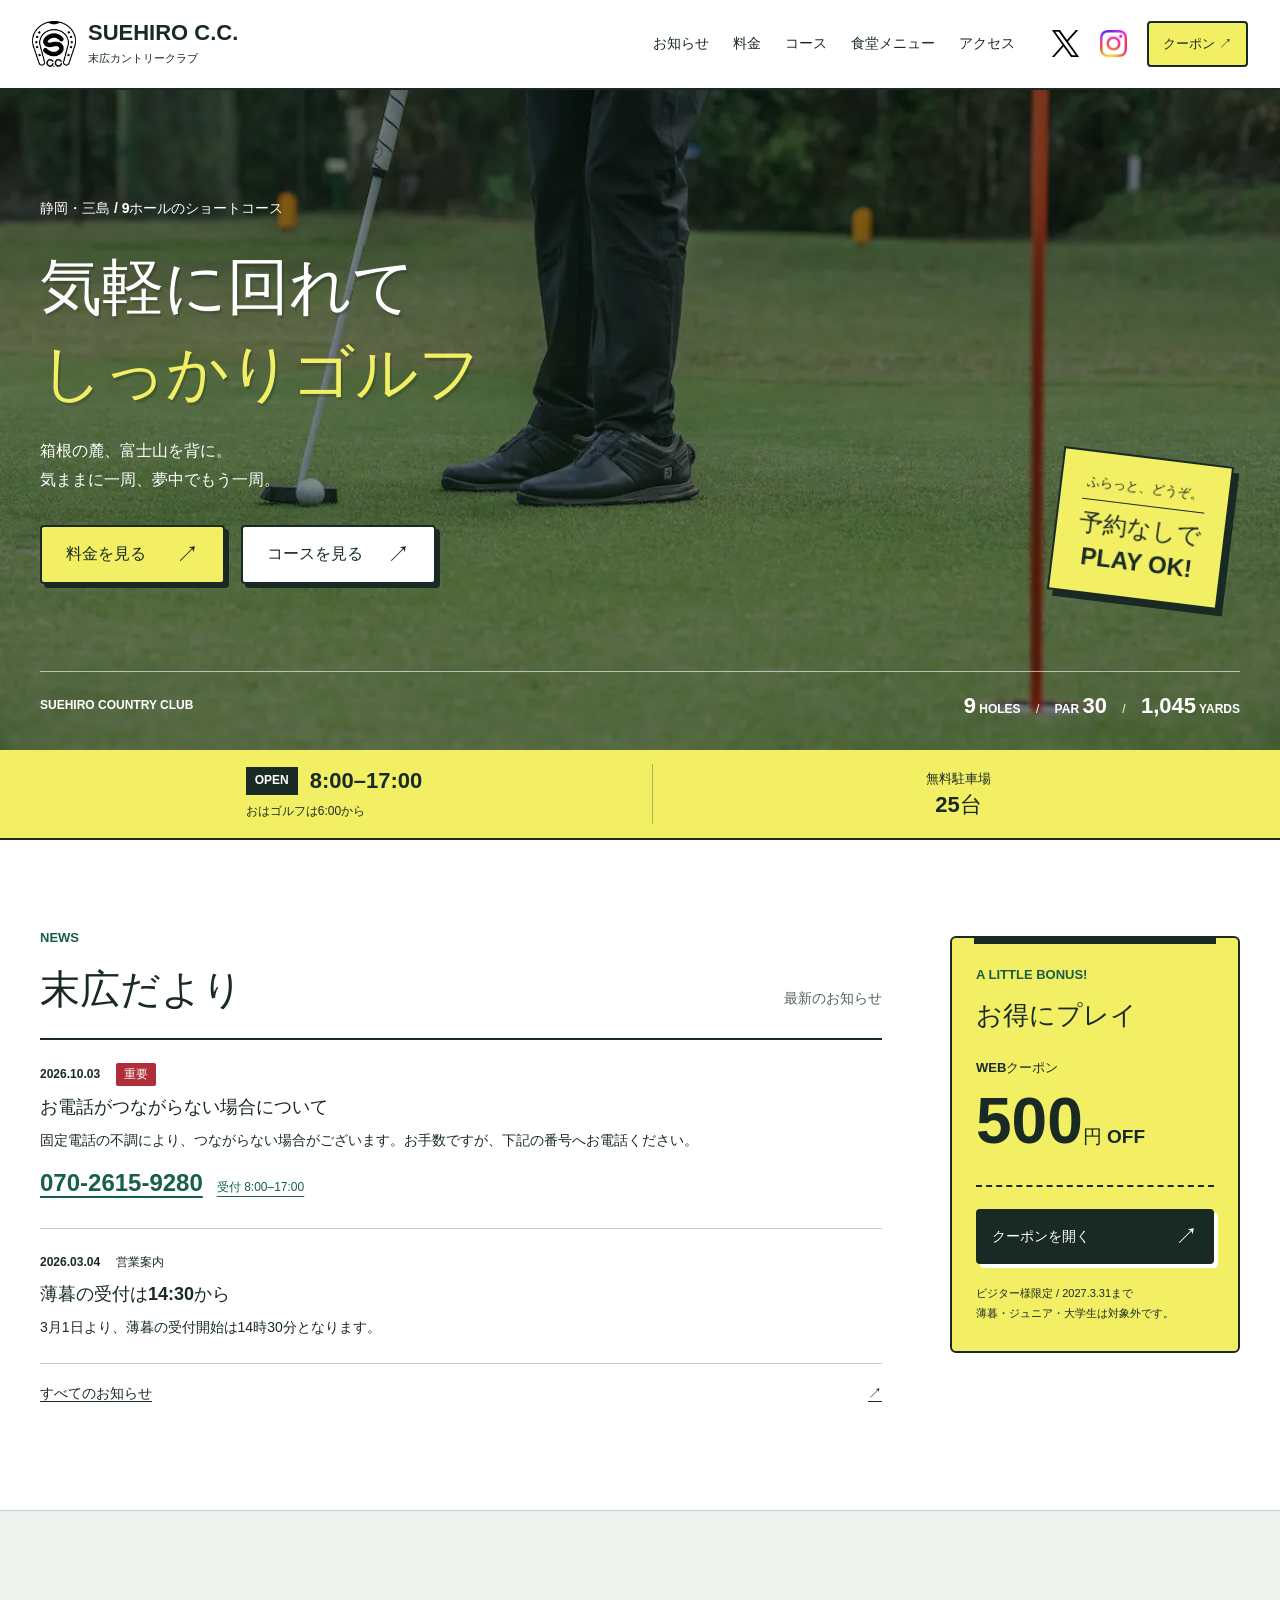
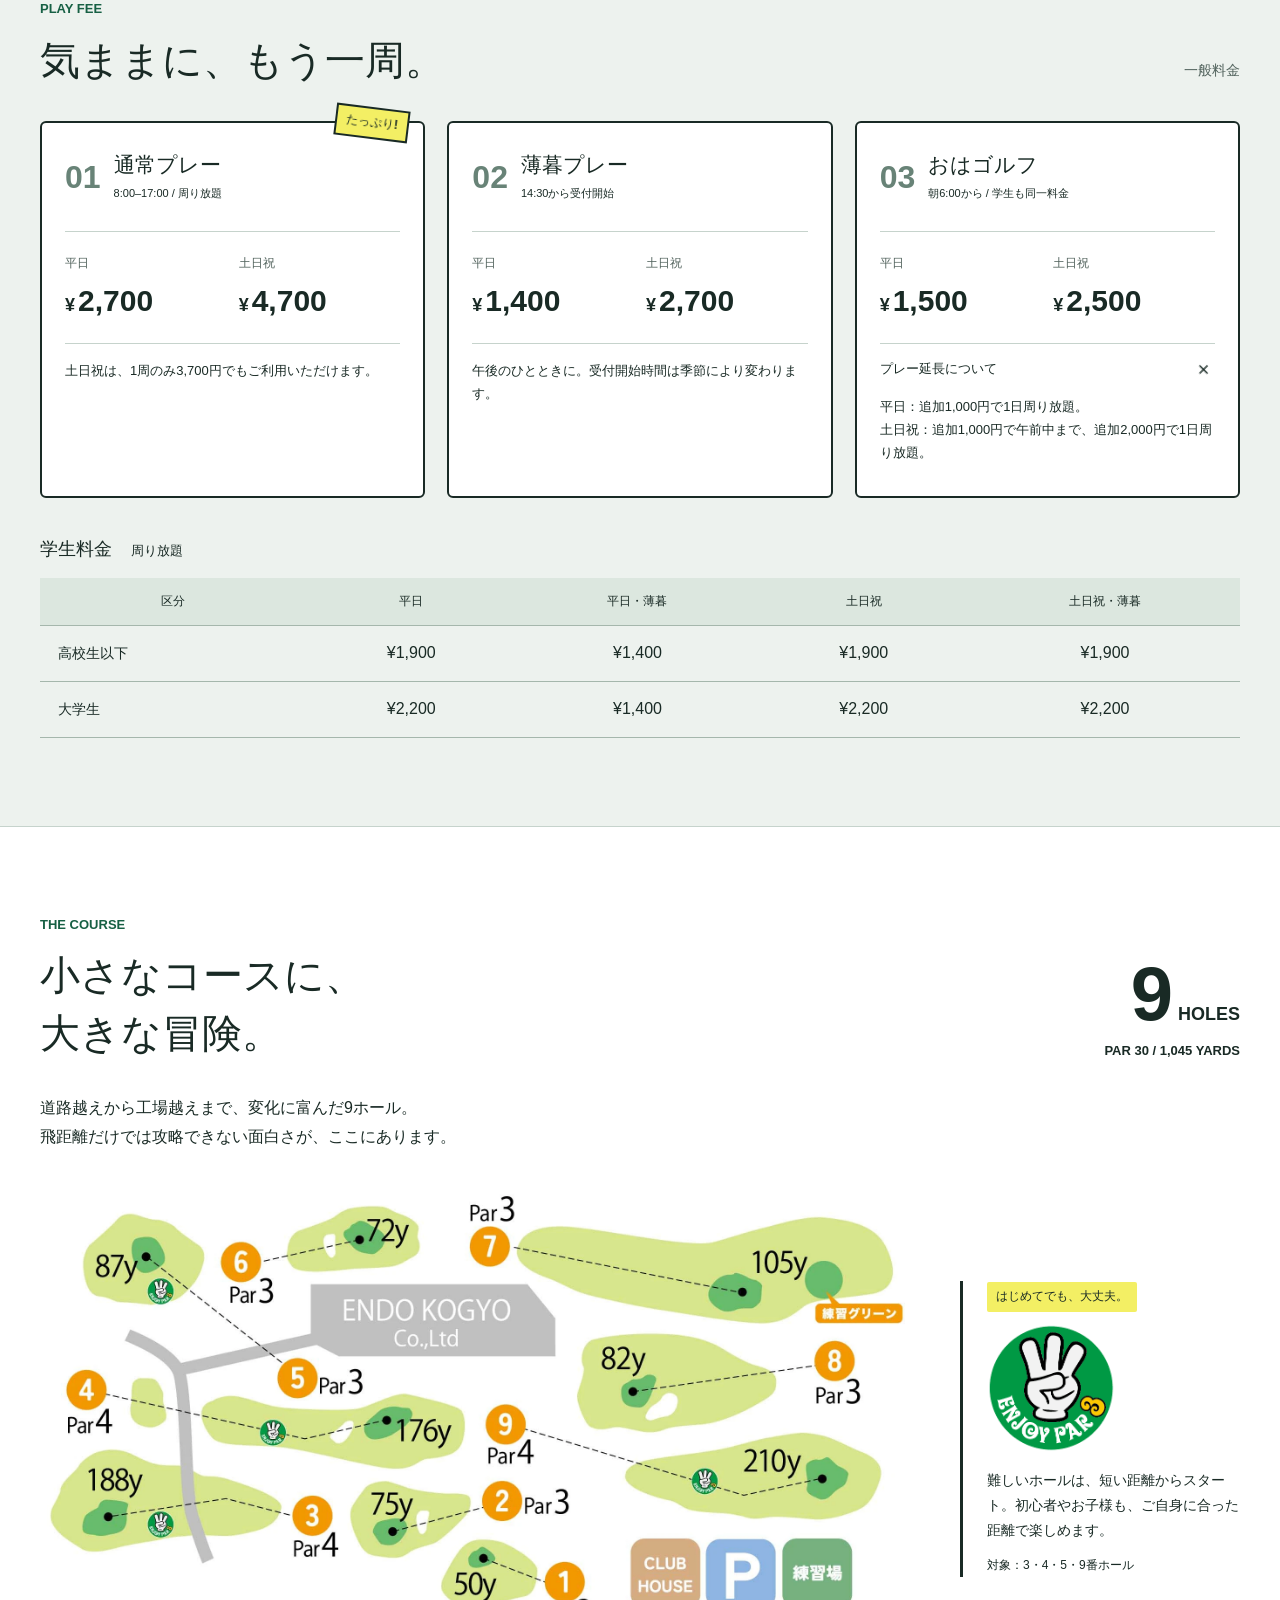
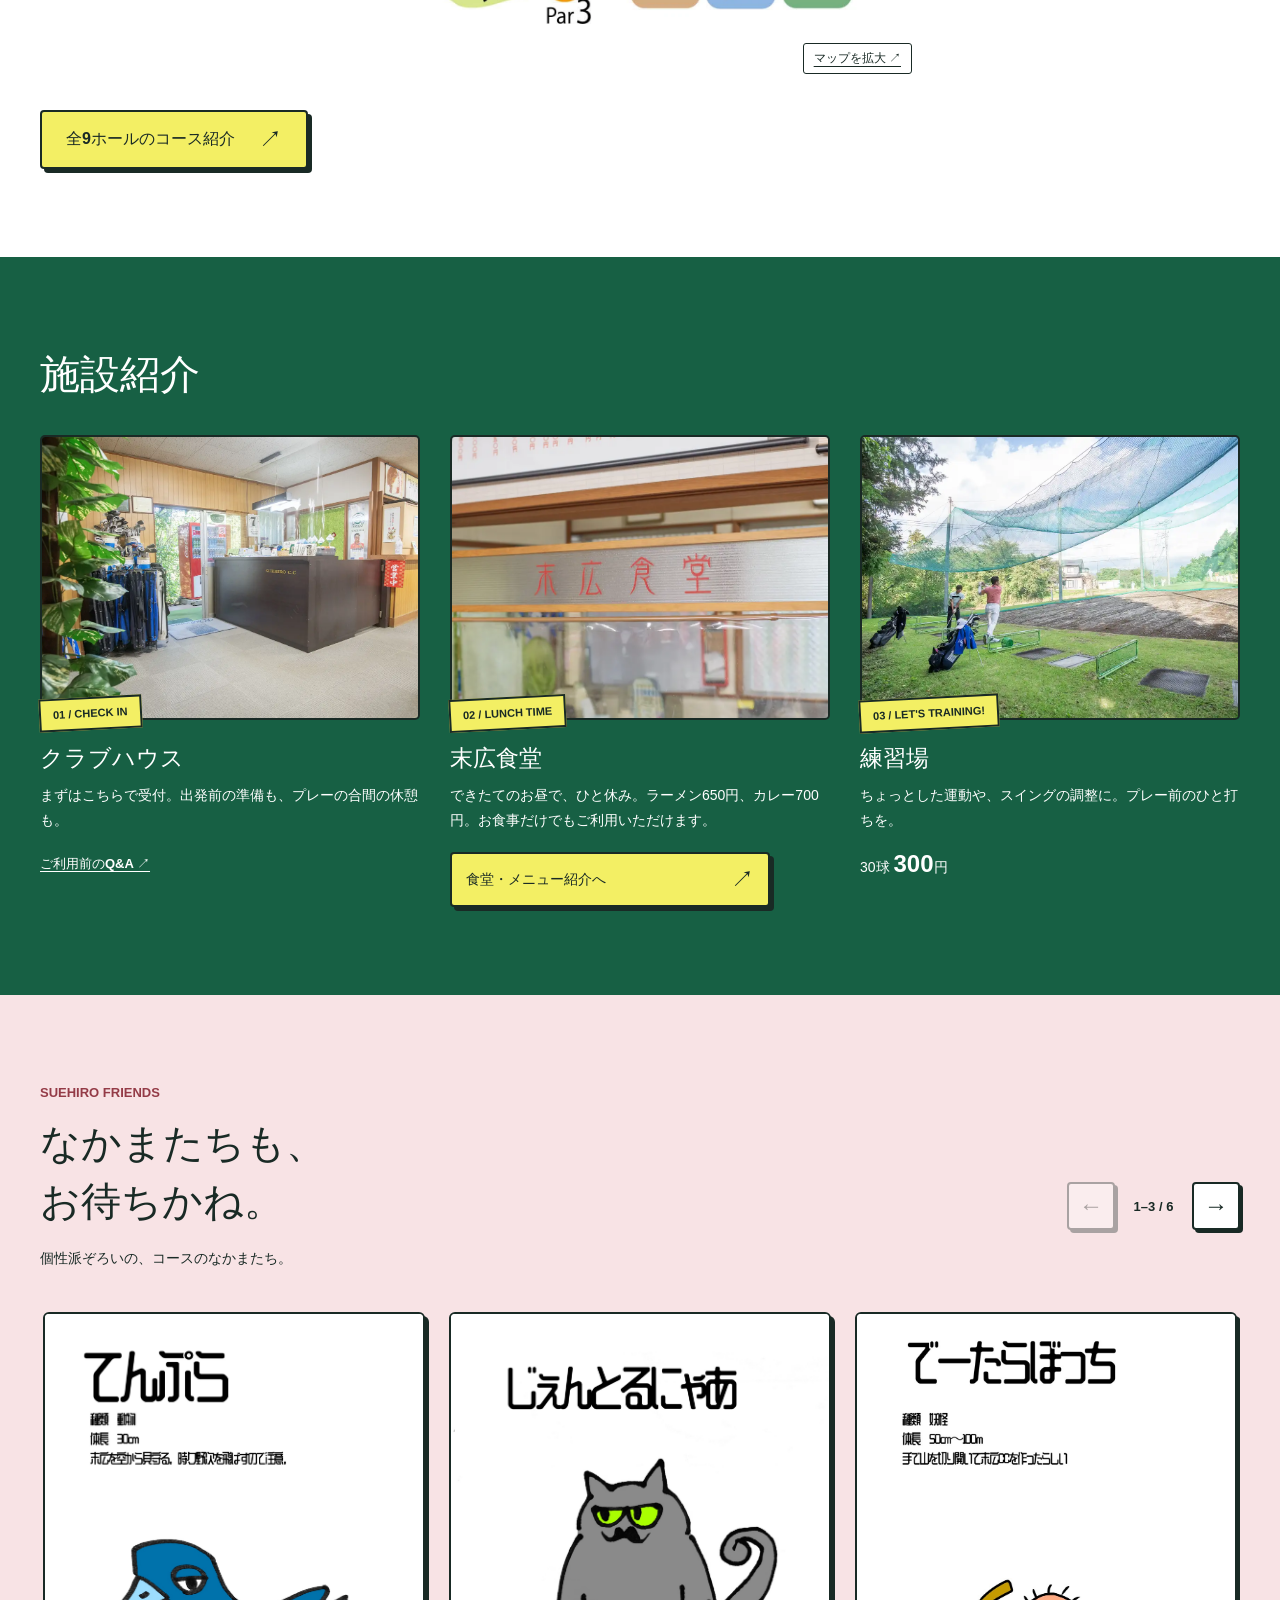
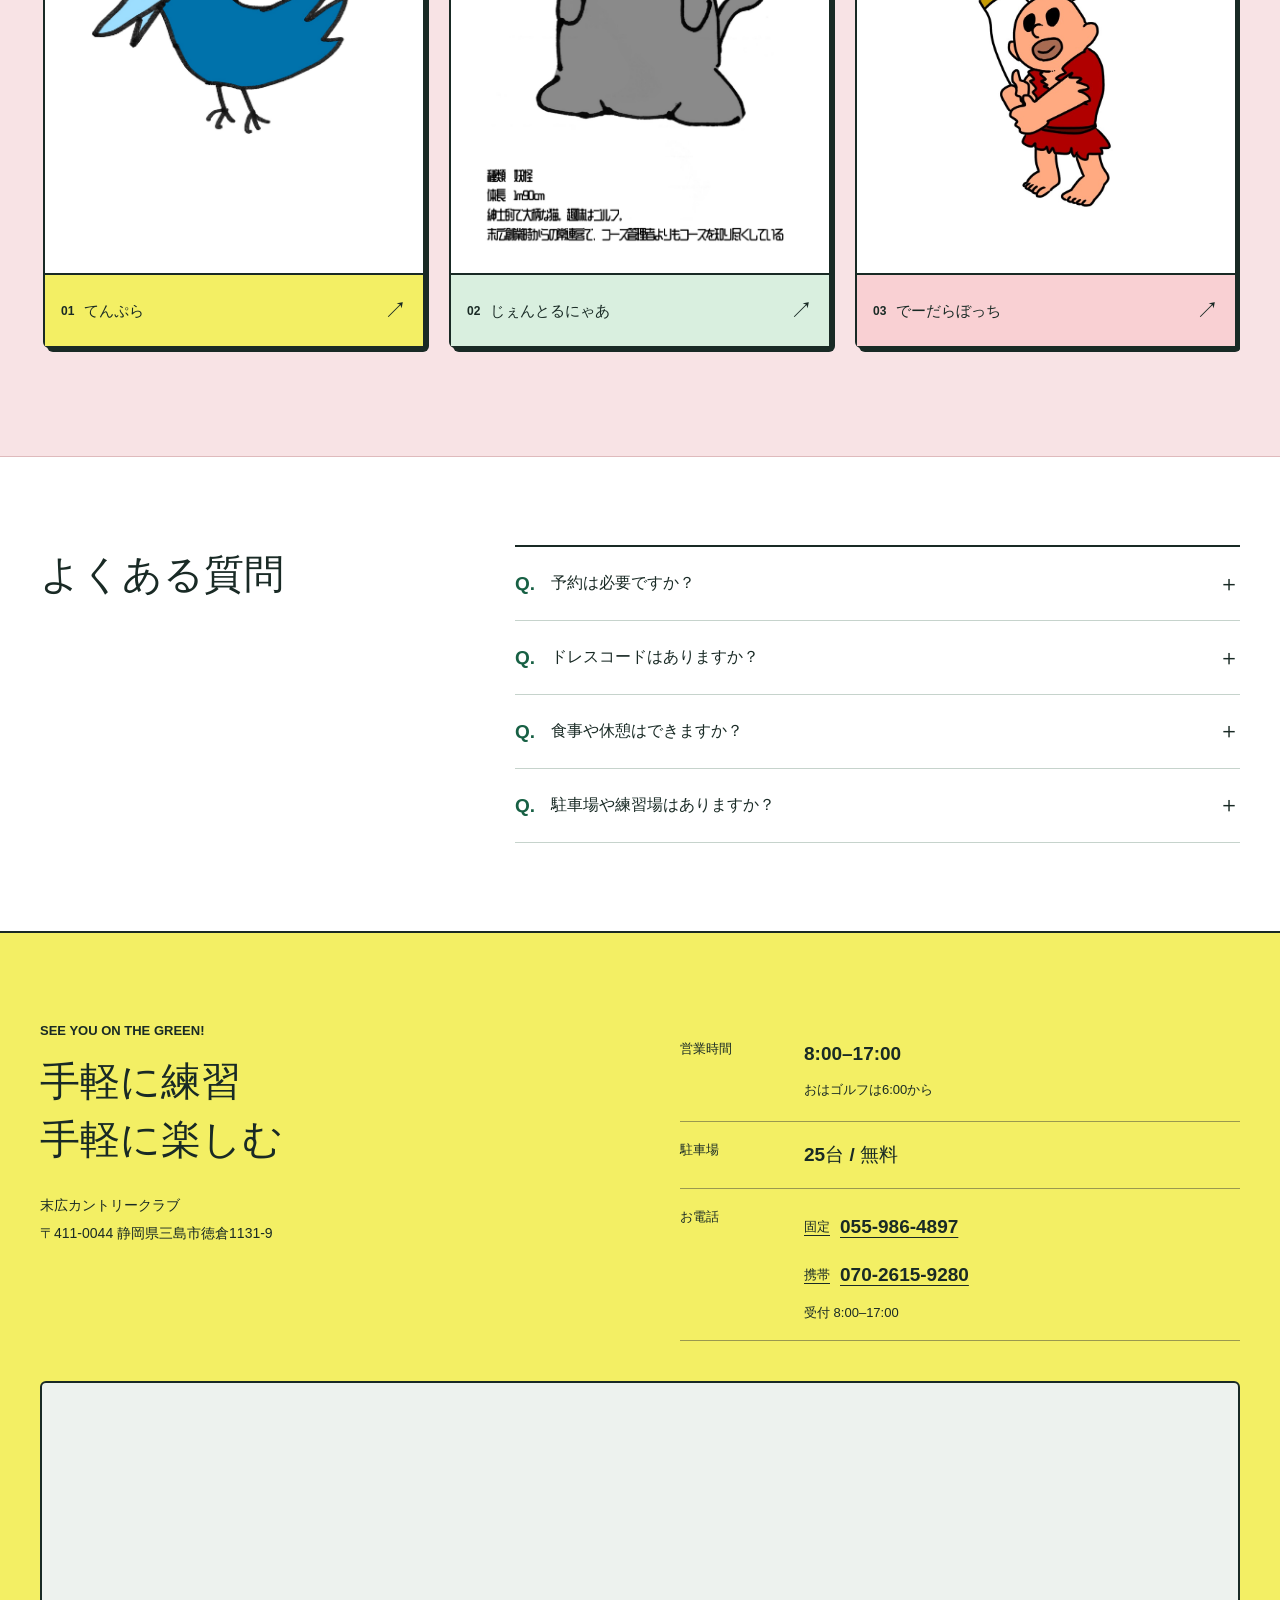
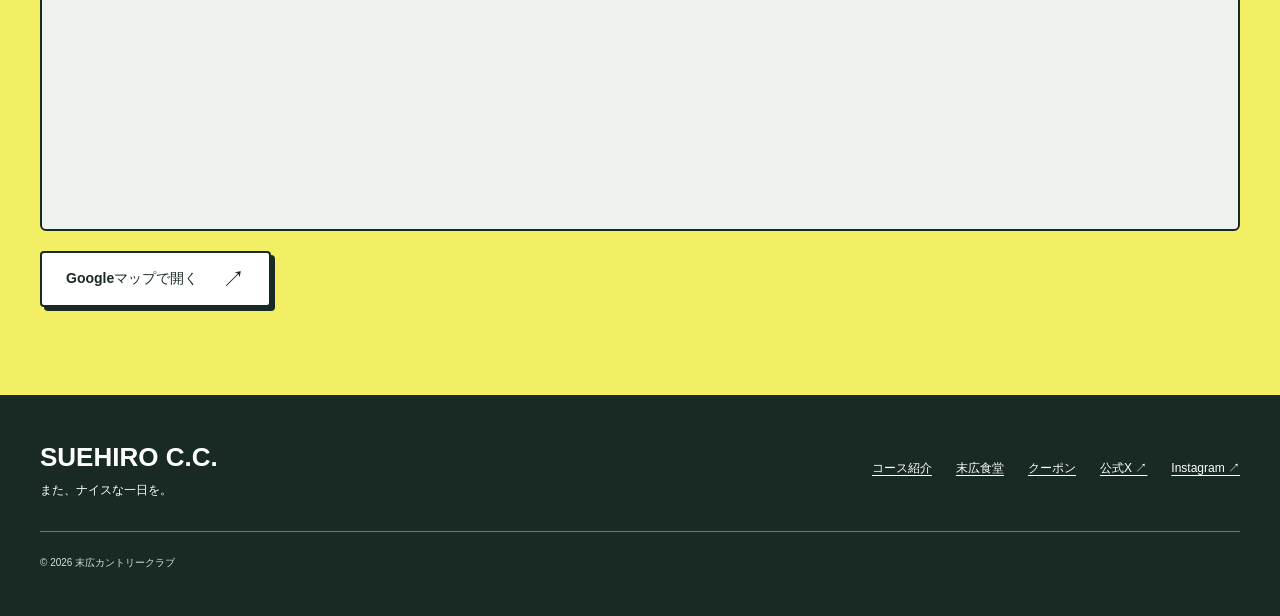
==== playful-site/index.html @ 39d431f3 "Add standalone playful site with news archive and coupon printing" ====
<!DOCTYPE html>
<html lang="ja">
<head>
  <meta charset="utf-8">
  <meta name="viewport" content="width=device-width, initial-scale=1">
  <meta name="description" content="静岡県三島市の末広カントリークラブ。予約なしで楽しめる9ホールのショートコース。料金、コース、お知らせ、施設・アクセスをご案内します。">
  <meta name="format-detection" content="telephone=no">
  <title>末広カントリークラブ | 気軽に回れて しっかりゴルフ</title>
  <link rel="icon" href="assets/logo.png">
  <!-- 初回描画のメニュー状態を揃える。読込失敗時はリンク一覧に戻す。 -->
  <script>document.documentElement.classList.add("has-js");</script>
  <link rel="stylesheet" href="style.css" fetchpriority="high">
  <script src="script.js" defer fetchpriority="high" onerror="document.documentElement.classList.remove('has-js')"></script>
</head>
<body>
  <a class="skip-link" href="#main">本文へ移動</a>
  <header class="site-header">
    <div class="header-inner">
      <a class="brand" href="#home" aria-label="末広カントリークラブ ホーム">
        <img src="assets/logo.png" width="586" height="619" alt="" loading="lazy" decoding="async" fetchpriority="low">
        <span><strong class="brand-full">SUEHIRO C.C.</strong><strong class="brand-short">末広C.C.</strong><span>末広カントリークラブ</span></span>
      </a>
      <nav id="navigation" class="navigation" aria-label="メインメニュー">
        <a href="#news">お知らせ</a><a href="#price">料金</a><a href="course.html">コース</a><a href="foodcort.html">食堂メニュー</a><a href="#access">アクセス</a><a class="nav-coupon" href="coupon.html">クーポン</a>
      </nav>
      <div class="header-actions">
        <div class="social-links" aria-label="公式SNS"><a href="https://x.com/suehiro_cc" target="_blank" rel="noopener noreferrer" aria-label="公式X（新しいタブ）"><img src="assets/x.svg" width="128" height="128" alt="X" loading="lazy" decoding="async" fetchpriority="low"></a><a href="https://www.instagram.com/suehiro.golf" target="_blank" rel="noopener noreferrer" aria-label="公式Instagram（新しいタブ）"><img src="assets/instagram.png" width="128" height="128" alt="Instagram" loading="lazy" decoding="async" fetchpriority="low"></a></div>
        <a class="header-coupon" href="coupon.html">クーポン<span aria-hidden="true"> ↗</span></a>
        <button class="menu-toggle" type="button" aria-controls="navigation" aria-expanded="false" hidden><span class="menu-lines" aria-hidden="true"></span><span>メニュー</span></button>
      </div>
    </div>
  </header>

  <main id="main">
    <section class="hero" id="home" aria-labelledby="hero-title">
      <img class="hero-photo" src="assets/hero.webp" width="1200" height="801" alt="緑のグリーンでカップに向けてパットするゴルファー" loading="lazy" decoding="async" fetchpriority="high">
      <div class="hero-shade"></div>
      <div class="container hero-content">
        <p class="hero-location">静岡・三島 / 9ホールのショートコース</p>
        <h1 id="hero-title"><span>気軽に回れて</span><span><em>しっかりゴルフ</em></span></h1>
        <p class="hero-description">箱根の麓、富士山を背に。<br>気ままに一周、夢中でもう一周。</p>
        <div class="hero-actions">
          <a class="button button-yellow" href="#price">料金を見る<span aria-hidden="true">↗</span></a>
          <a class="button button-white" href="course.html">コースを見る<span aria-hidden="true">↗</span></a>
        </div>
        <div class="hero-stamp" aria-hidden="true"><span>ふらっと、どうぞ。</span><strong>予約なしで<br>PLAY OK!</strong></div>
        <div class="hero-bottom"><p>SUEHIRO COUNTRY CLUB</p><p><strong>9</strong> HOLES <span>/</span> PAR <strong>30</strong> <span>/</span> <strong>1,045</strong> YARDS</p></div>
      </div>
    </section>

    <div class="essentials" aria-label="ご利用の基本情報">
      <div class="container essentials-inner">
        <p class="opening-hours"><span class="label">OPEN</span><strong>8:00–17:00</strong><span class="early-hours">おはゴルフは6:00から</span></p>
        <p class="parking-note"><span>無料駐車場</span><strong>25台</strong></p>
      </div>
    </div>

    <section id="news" class="section news-section">
      <div class="container news-layout">
        <div class="news-main">
          <div class="section-heading"><div><p class="eyebrow">NEWS</p><h2>末広だより</h2></div><span class="heading-note">最新のお知らせ</span></div>
          <!-- news.jsonから生成。更新方法はNEWS.mdを参照。 -->
          <!-- NEWS:LATEST:START -->
          <article class="news-item news-important" id="news-phone-contact-20261003" aria-labelledby="news-phone-contact-20261003-title">
            <div class="news-meta"><time datetime="2026-10-03">2026.10.03</time><span class="tag">重要</span></div>
            <h3 id="news-phone-contact-20261003-title"><a href="news.html#news-phone-contact-20261003">お電話がつながらない場合について</a></h3>
            <p>固定電話の不調により、つながらない場合がございます。お手数ですが、下記の番号へお電話ください。</p>
            <a class="phone-link" href="tel:07026159280">070-2615-9280 <span>受付 8:00–17:00</span></a>
          </article>
          <article class="news-item" id="news-twilight-20260304" aria-labelledby="news-twilight-20260304-title">
            <div class="news-meta"><time datetime="2026-03-04">2026.03.04</time><span>営業案内</span></div>
            <h3 id="news-twilight-20260304-title"><a href="news.html#news-twilight-20260304">薄暮の受付は14:30から</a></h3>
            <p>3月1日より、薄暮の受付開始は14時30分となります。</p>
          </article>
          <!-- NEWS:LATEST:END -->
          <a class="text-link news-all" href="news.html">すべてのお知らせ<span aria-hidden="true">↗</span></a>
        </div>
        <aside class="coupon-aside" aria-labelledby="coupon-title" data-reveal>
          <p class="eyebrow">A LITTLE BONUS!</p>
          <h2 id="coupon-title"><span class="phrase">お得に</span><span class="phrase">プレイ</span></h2>
          <p class="coupon-discount"><small>WEBクーポン</small><strong>500<span>円 OFF</span></strong></p>
          <a class="button button-ink" href="coupon.html">クーポンを開く<span aria-hidden="true">↗</span></a>
          <p class="fine-print">ビジター様限定 / 2027.3.31まで<br>薄暮・ジュニア・大学生は対象外です。</p>
        </aside>
      </div>
    </section>

    <section id="price" class="section price-section">
      <div class="container">
        <div class="section-heading"><div><p class="eyebrow">PLAY FEE</p><h2>気ままに、もう一周。</h2></div><p class="heading-note">一般料金</p></div>
        <div class="price-grid">
          <article class="price-card" data-reveal><div class="price-card-top"><span class="price-number">01</span><div><h3>通常プレー</h3><p>8:00–17:00 / 周り放題</p></div><span class="price-badge">たっぷり!</span></div><dl class="price-values"><div><dt>平日</dt><dd><span>¥</span>2,700</dd></div><div><dt>土日祝</dt><dd><span>¥</span>4,700</dd></div></dl><p class="price-detail">土日祝は、1周のみ3,700円でもご利用いただけます。</p></article>
          <article class="price-card" data-reveal><div class="price-card-top"><span class="price-number">02</span><div><h3>薄暮プレー</h3><p>14:30から受付開始</p></div></div><dl class="price-values"><div><dt>平日</dt><dd><span>¥</span>1,400</dd></div><div><dt>土日祝</dt><dd><span>¥</span>2,700</dd></div></dl><p class="price-detail">午後のひとときに。受付開始時間は季節により変わります。</p></article>
          <article class="price-card" data-reveal><div class="price-card-top"><span class="price-number">03</span><div><h3>おはゴルフ</h3><p>朝6:00から / 学生も同一料金</p></div></div><dl class="price-values"><div><dt>平日</dt><dd><span>¥</span>1,500</dd></div><div><dt>土日祝</dt><dd><span>¥</span>2,500</dd></div></dl><details class="price-extension" open><summary>プレー延長について<span aria-hidden="true">＋</span></summary><div><p>平日：追加1,000円で1日周り放題。</p><p>土日祝：追加1,000円で午前中まで、追加2,000円で1日周り放題。</p></div></details></article>
        </div>
        <div class="student-prices">
          <h3>学生料金 <span>周り放題</span></h3>
          <div class="table-scroll" tabindex="0" role="region" aria-label="学生料金表">
            <table><thead><tr><th scope="col">区分</th><th scope="col">平日</th><th scope="col">平日・薄暮</th><th scope="col">土日祝</th><th scope="col">土日祝・薄暮</th></tr></thead><tbody><tr><th scope="row">高校生以下</th><td>¥1,900</td><td>¥1,400</td><td>¥1,900</td><td>¥1,900</td></tr><tr><th scope="row">大学生</th><td>¥2,200</td><td>¥1,400</td><td>¥2,200</td><td>¥2,200</td></tr></tbody></table>
          </div>
          <p class="scroll-hint" hidden>左右にスクロールして全列を確認できます。</p>
        </div>
      </div>
    </section>

    <section id="course" class="section course-section">
      <div class="container">
        <div class="section-heading"><div><p class="eyebrow">THE COURSE</p><h2>小さなコースに、<br>大きな冒険。</h2></div><p class="course-stats"><strong>9</strong> HOLES <span>PAR 30 / 1,045 YARDS</span></p></div>
        <p class="section-intro">道路越えから工場越えまで、変化に富んだ9ホール。<br>飛距離だけでは攻略できない面白さが、ここにあります。</p>
        <div class="course-overview" data-reveal>
          <a class="course-map" href="assets/course-map-detail.webp" data-image-title="全9ホールのコースマップ"><img src="assets/course-map-detail.webp" width="2000" height="1024" alt="各ホールの位置、距離、パー数と施設のコースマップ" loading="lazy" decoding="async"><span class="image-action">マップを拡大 ↗</span></a>
          <div class="enjoy-note">
            <span class="tag tag-yellow">はじめてでも、大丈夫。</span>
            <div class="enjoy-note-content">
              <h3><img class="enjoy-mark" src="assets/enjoy-par3.png" width="283" height="282" alt="ENJOY PAR3" loading="lazy" decoding="async"></h3>
              <div class="enjoy-note-copy"><p>難しいホールは、短い距離からスタート。初心者やお子様も、ご自身に合った距離で楽しめます。</p><p class="fine-print">対象：3・4・5・9番ホール</p></div>
            </div>
          </div>
        </div>
        <div class="section-actions"><a class="button button-yellow" href="course.html">全9ホールのコース紹介<span aria-hidden="true">↗</span></a></div>
      </div>
    </section>

    <section id="facilities" class="section facilities-section">
      <div class="container">
        <div class="section-heading"><h2>施設紹介</h2></div>
        <div class="facility-grid">
          <article class="facility" data-reveal><div class="facility-image"><img src="assets/clubhouse.webp" width="1200" height="801" alt="クラブハウスの受付" loading="lazy"><span>01 / CHECK IN</span></div><h3>クラブハウス</h3><p>まずはこちらで受付。出発前の準備も、プレーの合間の休憩も。</p><a class="text-link" href="#faq">ご利用前のQ&A ↗</a></article>
          <article class="facility" data-reveal><div class="facility-image"><img src="assets/restaurant.webp" width="1200" height="801" alt="末広食堂の外観" loading="lazy"><span>02 / LUNCH TIME</span></div><h3>末広食堂</h3><p>できたてのお昼で、ひと休み。ラーメン650円、カレー700円。お食事だけでもご利用いただけます。</p><a class="button button-yellow" href="foodcort.html">食堂・メニュー紹介へ<span aria-hidden="true">↗</span></a></article>
          <article class="facility" data-reveal><div class="facility-image"><img src="assets/practice.webp" width="1200" height="801" alt="ネットに囲まれた練習場でスイングするお客様" loading="lazy"><span>03 / LET'S TRAINING!</span></div><h3>練習場</h3><p>ちょっとした運動や、スイングの調整に。プレー前のひと打ちを。</p><p class="practice-price">30球 <strong>300</strong>円</p></article>
        </div>
      </div>
    </section>

    <section id="friends" class="section friends-section">
      <div class="container">
        <div class="section-heading"><div><p class="eyebrow">SUEHIRO FRIENDS</p><h2>なかまたちも、<br>お待ちかね。</h2></div><div class="carousel-controls" hidden><button type="button" class="arrow-button" data-friend-step="-1" aria-label="前のキャラクターへ">←</button><span id="friend-position" aria-live="polite" aria-atomic="true">1 / 6</span><button type="button" class="arrow-button" data-friend-step="1" aria-label="次のキャラクターへ">→</button></div></div>
        <p class="section-intro">個性派ぞろいの、コースのなかまたち。</p>
        <div class="friends-track" tabindex="0" role="region" aria-label="コースのなかまたち。左右にスクロールできます。">
          <article class="friend-card"><a href="assets/friend-tempura.png" data-image-title="てんぷら"><img src="assets/friend-tempura.png" width="1575" height="2331" alt="てんぷらのプロフィール。青い鳥のキャラクター" loading="lazy"><div><span class="friend-index">01</span><h3>てんぷら</h3><span class="friend-open" aria-hidden="true">↗</span></div></a></article>
          <article class="friend-card"><a href="assets/friend-gentle.png" data-image-title="じぇんとるにゃあ"><img src="assets/friend-gentle.png" width="1575" height="2331" alt="じぇんとるにゃあのプロフィール" loading="lazy"><div><span class="friend-index">02</span><h3>じぇんとるにゃあ</h3><span class="friend-open" aria-hidden="true">↗</span></div></a></article>
          <article class="friend-card"><a href="assets/friend-daidara.jpg" data-image-title="でーだらぼっち"><img src="assets/friend-daidara.jpg" width="1052" height="1557" alt="でーだらぼっちのプロフィール" loading="lazy"><div><span class="friend-index">03</span><h3>でーだらぼっち</h3><span class="friend-open" aria-hidden="true">↗</span></div></a></article>
          <article class="friend-card"><a href="assets/friend-aorisu.png" data-image-title="アオリス"><img src="assets/friend-aorisu.png" width="1575" height="2331" alt="アオリスのプロフィール" loading="lazy"><div><span class="friend-index">04</span><h3>アオリス</h3><span class="friend-open" aria-hidden="true">↗</span></div></a></article>
          <article class="friend-card"><a href="assets/friend-bunker.png" data-image-title="バンカー"><img src="assets/friend-bunker.png" width="1575" height="2331" alt="バンカーのプロフィール。サングラスをかけた3匹のキャラクター" loading="lazy"><div><span class="friend-index">05</span><h3>バンカー</h3><span class="friend-open" aria-hidden="true">↗</span></div></a></article>
          <article class="friend-card"><a href="assets/friend-bunny.png" data-image-title="スパイスバニー"><img src="assets/friend-bunny.png" width="1575" height="2331" alt="スパイスバニーのプロフィール" loading="lazy"><div><span class="friend-index">06</span><h3>スパイスバニー</h3><span class="friend-open" aria-hidden="true">↗</span></div></a></article>
        </div>
      </div>
    </section>

    <section id="faq" class="section faq-section">
      <div class="container faq-layout">
        <div class="section-heading"><h2>よくある質問</h2></div>
        <div class="faq-list">
          <details><summary>予約は必要ですか？<span aria-hidden="true">＋</span></summary><div><p>ご予約なしでご利用いただけます。受付後、ご準備が整いましたら順にスタートしてください。当日の営業状況や混雑が気になる場合は、お電話でご確認ください。</p></div></details>
          <details><summary>ドレスコードはありますか？<span aria-hidden="true">＋</span></summary><div><p>服装は自由です。動きやすい服装をおすすめします。コース内は滑りやすい場所がありますので、ゴルフシューズをご利用ください。</p></div></details>
          <details><summary>食事や休憩はできますか？<span aria-hidden="true">＋</span></summary><div><p>クラブハウスで休憩していただけます。お食事には、場内の末広食堂をどうぞ。お食事だけでもご利用いただけます。</p><a class="text-link" href="foodcort.html">食堂・メニュー紹介へ ↗</a></div></details>
          <details><summary>駐車場や練習場はありますか？<span aria-hidden="true">＋</span></summary><div><p>無料駐車場は25台分ございます。練習場は30球300円。7番と8番ホールの間には、パター・アプローチの練習グリーンもあります。</p></div></details>
        </div>
      </div>
    </section>

    <section id="access" class="section access-section">
      <div class="container access-layout">
        <div><p class="eyebrow">SEE YOU ON THE GREEN!</p><h2>手軽に練習<br>手軽に楽しむ</h2><p class="access-address">末広カントリークラブ<br>〒411-0044 静岡県三島市徳倉1131-9</p></div>
        <div class="access-info">
          <dl>
            <div><dt>営業時間</dt><dd>8:00–17:00<br><span>おはゴルフは6:00から</span></dd></div>
            <div><dt>駐車場</dt><dd>25台 / 無料</dd></div>
            <div><dt>お電話</dt><dd class="access-phone"><a href="tel:0559864897"><span>固定</span><span class="phone-number">055-986-4897</span></a><a href="tel:07026159280"><span>携帯</span><span class="phone-number">070-2615-9280</span></a><span>受付 8:00–17:00</span></dd></div>
          </dl>
        </div>
      </div>
      <div class="container access-map">
        <iframe title="末広カントリークラブの周辺地図" width="1200" height="450" loading="lazy" referrerpolicy="no-referrer-when-downgrade" allowfullscreen src="https://www.google.com/maps/embed?pb=!1m18!1m12!1m3!1d3262.087512557805!2d138.92224587576436!3d35.154438172762!2m3!1f0!2f0!3f0!3m2!1i1024!2i768!4f13.1!3m3!1m2!1s0x60199a5728252f2b%3A0xbb541b44c5382948!2z5pyr5bqD44Kr44Oz44OI44Oq44O844Kv44Op44OW!5e0!3m2!1sja!2sjp!4v1761012588226!5m2!1sja!2sjp"></iframe>
        <a class="button button-yellow" href="https://www.google.com/maps/search/?api=1&query=末広カントリークラブ+静岡県三島市徳倉1131-9" target="_blank" rel="noopener noreferrer">Googleマップで開く<span aria-hidden="true">↗</span><span class="sr-only">（新しいタブ）</span></a>
      </div>
    </section>
  </main>

  <footer class="site-footer"><div class="container footer-inner"><a class="footer-brand" href="#home">SUEHIRO C.C.<span>また、ナイスな一日を。</span></a><div class="footer-links"><a href="course.html">コース紹介</a><a href="foodcort.html">末広食堂</a><a href="coupon.html">クーポン</a><a href="https://x.com/suehiro_cc" target="_blank" rel="noopener noreferrer">公式X ↗<span class="sr-only">（新しいタブ）</span></a><a href="https://www.instagram.com/suehiro.golf" target="_blank" rel="noopener noreferrer">Instagram ↗<span class="sr-only">（新しいタブ）</span></a></div><small>© <span id="year">2026</span> 末広カントリークラブ</small></div></footer>

  <dialog class="image-dialog" aria-labelledby="image-title">
    <div class="dialog-toolbar"><h2 id="image-title"></h2><div><button type="button" class="zoom-button" aria-pressed="false">拡大する</button><button type="button" class="dialog-close" autofocus>閉じる <span aria-hidden="true">×</span></button></div></div>
    <div class="dialog-stage" tabindex="0" aria-label="画像">
      <p class="image-loading" role="status" hidden>画像を読み込んでいます。<br><span>そのままお待ちいただくか、閉じて本文をご覧ください。</span></p>
      <img class="dialog-image" alt="" decoding="async" fetchpriority="high">
      <div class="image-error" hidden><p role="status">画像を読み込めませんでした。通信状態をご確認ください。</p><button type="button" class="image-retry">もう一度読み込む</button><a class="original-image" href="assets/coupon.webp">画像を直接開く</a></div>
    </div>
    <p class="dialog-caption" hidden></p>
  </dialog>
</body>
</html>
---- playful-site/style.css ----
:root {
  --ink: #192a25;
  --green: #176044;
  --yellow: #f3ef64;
  --coral: #b02e37;
  --paper: #ffffff;
  --muted: #52635d;
  --line: #c6d3cc;
  --header-height: 88px;
  color: var(--ink);
  background: var(--paper);
  font-family: "BIZ UDPGothic", "Yu Gothic", "Hiragino Kaku Gothic ProN", Meiryo, sans-serif;
  font-size: 16px;
  line-height: 1.8;
  letter-spacing: 0;
  font-synthesis: none;
  scroll-padding-top: calc(var(--header-height) + 20px);
}
* { box-sizing: border-box; }
body { margin: 0; }
h1, h2, h3, p, figure, dl, dd { margin: 0; }
h1, h2, h3 { font-weight: 800; line-height: 1.45; overflow-wrap: anywhere; }
a { color: inherit; text-underline-offset: .22em; }
button, summary, a { -webkit-tap-highlight-color: transparent; }
button, select { font: inherit; color: inherit; }
button { cursor: pointer; }
button:disabled { cursor: default; opacity: .35; }
img { display: block; max-width: 100%; height: auto; }
button, a, summary { touch-action: manipulation; }
button, a { -webkit-user-drag: none; }
[hidden] { display: none !important; }
:focus-visible { outline: 3px solid #c52545; outline-offset: 5px; }
.sr-only { position: absolute; width: 1px; height: 1px; overflow: hidden; clip-path: inset(50%); white-space: nowrap; }
.skip-link { position: fixed; z-index: 100; top: 12px; left: 12px; padding: 12px 20px; background: white; transform: translateY(-160%); }
.skip-link:focus { transform: translateY(0); }
.container { width: min(1200px, calc(100% - 80px)); margin-inline: auto; }
.section { padding-block: 88px; }
.section-heading { display: flex; align-items: end; justify-content: space-between; gap: 24px; margin-bottom: 32px; }
.eyebrow { font-family: Arial, sans-serif; font-size: 13px; font-weight: 800; line-height: 1.5; margin-bottom: 12px; color: var(--green); }
.section-heading h2, .access-section h2 { font-size: 40px; }
.heading-note { font-size: 14px; color: var(--muted); flex-shrink: 0; padding-bottom: 6px; }
.section-intro { margin-bottom: 32px; max-width: 670px; }
.fine-print { font-size: 13px; line-height: 1.8; }
.text-link { font-weight: 700; display: inline-block; padding-block: 8px; }
.text-link:hover { color: var(--coral); }
.button { min-height: 54px; padding: 13px 24px; border: 2px solid var(--ink); border-radius: 4px; display: inline-flex; gap: 24px; align-items: center; justify-content: space-between; font-size: 16px; font-weight: 800; text-decoration: none; box-shadow: 4px 4px 0 var(--ink); transition: transform .18s ease, box-shadow .18s ease; }
.button-yellow { background: var(--yellow); color: var(--ink); }
.button-white { background: white; color: var(--ink); }
.button-ink { background: var(--ink); color: white; box-shadow: 4px 4px 0 white; }
.button:hover { transform: translate(-2px, -2px); box-shadow: 6px 6px 0 var(--ink); }
.button-ink:hover { box-shadow: 6px 6px 0 white; }
.button:active { transform: translate(3px, 3px); box-shadow: 1px 1px 0 var(--ink); }
.button > span[aria-hidden] { font-size: 23px; line-height: 1; }

.site-header { position: sticky; z-index: 20; top: 0; background: #fff; border-bottom: 2px solid var(--ink); }
.header-inner { min-height: var(--header-height); width: min(1440px, calc(100% - 64px)); margin: auto; display: flex; align-items: center; gap: 28px; }
.brand { display: flex; align-items: center; gap: 12px; text-decoration: none; flex-shrink: 0; min-height: var(--header-height); }
.brand img { width: 44px; height: 47px; object-fit: contain; }
.brand > span { display: grid; }
.brand strong { font-family: "Arial Black", Arial, sans-serif; font-size: 22px; line-height: 1.2; font-weight: 900; }
.brand .brand-short { display: none; }
.brand span span { font-size: 11px; font-weight: 700; line-height: 1.6; margin-top: 4px; }
.navigation { display: flex; justify-content: center; gap: 24px; margin-left: auto; }
.navigation a { position: relative; text-decoration: none; font-size: 14px; font-weight: 700; padding-block: 15px; white-space: nowrap; }
.navigation a::after { content: ""; position: absolute; height: 3px; bottom: 8px; left: 0; right: 0; background: var(--green); transform: scaleX(0); transform-origin: left; transition: transform .2s; }
.navigation a:hover::after { transform: scaleX(1); }
.navigation a[aria-current="page"]::after { transform: scaleX(1); }
.navigation .nav-coupon { display: none; }
.header-actions { display: flex; align-items: center; gap: 12px; }
.social-links { display: flex; align-items: center; gap: 4px; }
.social-links a { width: 44px; height: 44px; display: flex; align-items: center; justify-content: center; border-radius: 4px; }
.social-links img { width: 27px; height: 27px; object-fit: contain; }
.social-links a:hover { background: #edf2ee; }
.header-coupon { background: var(--yellow); border: 2px solid var(--ink); padding: 9px 14px; border-radius: 4px; text-decoration: none; font-size: 13px; font-weight: 800; white-space: nowrap; }
.header-coupon[aria-current="page"] { text-decoration: underline; text-decoration-color: var(--green); text-decoration-thickness: 3px; text-underline-offset: 6px; }
.menu-toggle { border: 0; background: transparent; width: 52px; min-height: 48px; font-size: 10px; padding: 4px; white-space: nowrap; }
.menu-lines { display: block; width: 24px; height: 15px; border-top: 2px solid; border-bottom: 2px solid; margin: 2px auto 3px; position: relative; }
.menu-lines::before { content: ""; position: absolute; left: 0; top: 5px; width: 24px; height: 2px; background: currentColor; transition: transform .2s; }
.menu-toggle[aria-expanded="true"] .menu-lines { border-color: transparent; }
.menu-toggle[aria-expanded="true"] .menu-lines::before { transform: rotate(45deg); }
.menu-toggle[aria-expanded="true"] .menu-lines::after { content: ""; position: absolute; left: 0; top: 5px; width: 24px; height: 2px; background: currentColor; transform: rotate(-45deg); }

.hero { position: relative; color: white; background: var(--ink); isolation: isolate; }
.hero-photo { position: absolute; z-index: -2; width: 100%; height: 100%; object-fit: cover; object-position: center 57%; }
.hero-shade { position: absolute; z-index: -1; inset: 0; background: rgb(0 20 12 / 49%); }
.hero-content { position: relative; min-height: 510px; height: min(660px, calc(100svh - 182px)); display: flex; flex-direction: column; justify-content: center; padding-block: 40px 100px; }
.hero-location { font-size: 14px; font-weight: 700; margin-bottom: 22px; }
.hero h1 { font-size: 62px; line-height: 1.4; font-weight: 900; text-shadow: 2px 3px 0 rgb(0 0 0 / 15%); }
.hero h1 > span { display: block; }
.hero h1 em { font-style: normal; color: var(--yellow); }
.hero-description { margin-top: 20px; font-size: 16px; font-weight: 700; }
.hero-actions { display: flex; gap: 16px; margin-top: 30px; }
.hero-actions .button { min-width: 185px; }
.hero-stamp { position: absolute; right: 14px; bottom: 150px; padding: 18px 22px; background: var(--yellow); border: 2px solid var(--ink); color: var(--ink); box-shadow: 6px 6px 0 var(--ink); transform: rotate(7deg); text-align: center; }
.hero-stamp > span { display: block; font-size: 13px; margin-bottom: 6px; border-bottom: 1px solid var(--ink); padding-bottom: 6px; }
.hero-stamp strong { display: block; font-size: 24px; line-height: 1.4; }
.hero-bottom { position: absolute; left: 0; right: 0; bottom: 24px; display: flex; justify-content: space-between; gap: 16px; border-top: 1px solid rgb(255 255 255 / 60%); padding-top: 14px; font-family: Arial, sans-serif; font-size: 12px; font-weight: 700; align-items: center; }
.hero-bottom strong { font-size: 22px; }
.hero-bottom span { margin-inline: 12px; font-weight: 400; }
.essentials { background: var(--yellow); border-bottom: 2px solid var(--ink); }
.essentials-inner { min-height: 88px; display: grid; grid-template-columns: repeat(2, minmax(0, 1fr)); align-items: center; gap: 24px; padding-block: 14px; }
.opening-hours { display: grid; grid-template-columns: auto auto; align-items: center; gap: 4px 12px; justify-self: center; }
.essentials .label { background: var(--ink); color: white; padding: 3px 9px; font-size: 12px; font-weight: 800; }
.essentials strong { font-size: 22px; font-family: Arial, sans-serif; line-height: 1.4; white-space: nowrap; }
.early-hours { grid-column: 1 / -1; font-size: 12px; }
.parking-note { display: grid; align-content: center; justify-items: center; align-self: stretch; border-left: 1px solid rgb(25 42 37 / 30%); padding-left: 24px; font-size: 13px; font-weight: 700; }

.news-layout { display: grid; grid-template-columns: minmax(0, 1fr) 290px; gap: 68px; align-items: start; }
.news-main .section-heading { margin-bottom: 20px; }
.news-item { padding-block: 23px; border-bottom: 1px solid var(--line); }
.news-meta { display: flex; flex-wrap: wrap; gap: 8px 16px; align-items: center; margin-bottom: 8px; font-size: 12px; font-weight: 700; overflow-wrap: anywhere; }
.news-meta time { font-family: Arial, sans-serif; }
.tag { display: inline-block; color: white; background: var(--coral); font-size: 12px; font-weight: 800; padding: 1px 8px; border-radius: 2px; }
.tag-yellow { background: var(--yellow); color: var(--ink); padding: 4px 9px; }
.news-item h2, .news-item h3 { font-size: 18px; margin-bottom: 8px; }
.news-item p { font-size: 14px; overflow-wrap: anywhere; }
.news-item p + p { margin-top: 8px; }
.news-item h3 a { text-decoration: none; }
.news-item h3 a:hover { text-decoration: underline; }
.news-item .text-link { display: block; width: fit-content; overflow-wrap: anywhere; }
.news-important { border-top: 2px solid var(--ink); }
.phone-link { display: inline-flex; flex-wrap: wrap; align-items: baseline; column-gap: 14px; font-family: Arial, sans-serif; font-size: 24px; font-weight: 800; margin-top: 8px; color: var(--green); }
.phone-link span { font-family: "Yu Gothic", Meiryo, sans-serif; font-size: 12px; font-weight: 400; }
summary { cursor: pointer; list-style: none; display: flex; justify-content: space-between; align-items: center; gap: 16px; min-height: 58px; font-weight: 700; }
summary::-webkit-details-marker { display: none; }
summary > span[aria-hidden] { flex-shrink: 0; font-size: 22px; line-height: 1; transition: transform .18s; }
details[open] > summary > span[aria-hidden] { transform: rotate(45deg); }
.news-all { display: flex; justify-content: space-between; align-items: center; gap: 16px; min-height: 58px; font-size: 14px; }
.news-document .container { max-width: 860px; }
.news-document h1 { font-size: 32px; }
.news-year { border-top: 2px solid var(--ink); }
.news-year:last-child { border-bottom: 1px solid var(--line); }
.news-year > summary { min-height: 72px; font-size: 22px; }
.news-year small { margin-left: 12px; color: var(--muted); font-size: 13px; font-weight: 400; }
.news-year-items { padding-bottom: 24px; }
.news-year .news-important { border-top: 1px solid var(--line); }
.news-empty { padding-block: 24px; }
.coupon-aside { background: var(--yellow); color: var(--ink); border: 2px solid var(--ink); border-radius: 6px; padding: 27px 24px; margin-top: 8px; position: relative; }
.coupon-aside::before { content: ""; height: 8px; background: var(--ink); position: absolute; top: -2px; left: 22px; right: 22px; }
.coupon-aside h2 { font-size: 26px; }
.coupon-discount { padding-block: 22px; margin-bottom: 22px; border-bottom: 2px dashed var(--ink); }
.coupon-discount small { display: block; font-size: 13px; font-weight: 700; }
.coupon-discount > strong { display: block; font-family: Arial, sans-serif; font-size: 64px; line-height: 1.3; }
.coupon-discount > strong span { font-family: "Yu Gothic", Meiryo, sans-serif; font-size: 19px; }
.coupon-aside .button { width: 100%; font-size: 14px; padding-inline: 14px; gap: 8px; }
.coupon-aside .fine-print { margin-top: 20px; font-size: 11px; }

.price-section { background: #edf2ee; border-block: 1px solid var(--line); }
.price-grid { display: grid; grid-template-columns: repeat(3, minmax(0, 1fr)); gap: 22px; }
.price-card { border: 2px solid var(--ink); background: white; border-radius: 6px; overflow: visible; padding: 23px; }
.price-card-top { position: relative; display: flex; align-items: center; gap: 13px; padding-bottom: 23px; border-bottom: 1px solid var(--line); min-height: 86px; }
.price-number { font: 900 32px/1 Arial, sans-serif; color: #688377; }
.price-card h3 { font-size: 21px; }
.price-card-top p { font-size: 11px; margin-top: 3px; }
.price-badge { position: absolute; right: -9px; top: -39px; border: 2px solid var(--ink); background: var(--yellow); padding: 3px 9px; transform: rotate(7deg); font-size: 12px; font-weight: 800; }
.price-values { display: grid; grid-template-columns: 1fr 1fr; gap: 12px; padding-block: 21px; }
.price-values dt { font-size: 12px; font-weight: 700; color: var(--muted); margin-bottom: 5px; }
.price-values dd { font: 800 30px/1.4 Arial, sans-serif; white-space: nowrap; }
.price-values dd > span { font-size: 18px; margin-right: 3px; }
.price-detail { font-size: 13px; border-top: 1px solid var(--line); padding-top: 15px; }
.price-extension { font-size: 13px; border-top: 1px solid var(--line); }
.price-extension > summary { min-height: 43px; padding-top: 8px; }
.price-extension > div { padding-block: 8px; }
.student-prices { margin-top: 38px; }
.student-prices h3 { font-size: 18px; margin-bottom: 16px; }
.student-prices h3 > span { font-size: 13px; font-weight: 400; margin-left: 14px; }
.table-scroll { overflow-x: auto; scrollbar-width: thin; }
table { width: 100%; min-width: 500px; border-collapse: collapse; font-size: 14px; }
th, td { padding: 13px 18px; text-align: center; border-bottom: 1px solid #a5b7ac; }
thead th { font-size: 12px; background: #dce7df; }
tbody th { text-align: left; }
td { font-family: Arial, sans-serif; font-size: 16px; }
.scroll-hint { font-size: 12px; margin-top: 8px; }

.course-stats { font-size: 18px; font-weight: 800; font-family: Arial, sans-serif; white-space: nowrap; text-align: right; }
.course-stats > strong { font-size: 76px; line-height: 1; }
.course-stats > span { display: block; font-size: 13px; margin-top: 7px; }
.course-overview { display: grid; grid-template-columns: minmax(0, 1fr) 280px; gap: 48px; align-items: center; }
.course-map { position: relative; display: block; }
.course-map img { width: 100%; }
.image-action { display: table; margin: 12px 0 0 auto; background: white; border: 1px solid var(--ink); padding: 4px 10px; border-radius: 3px; font-size: 12px; }
.enjoy-note { border-left: 3px solid var(--ink); padding-left: 24px; }
.enjoy-note-content { display: flex; flex-wrap: wrap; align-items: center; gap: 16px 24px; margin-top: 12px; }
.enjoy-note h3 { flex: 0 0 128px; }
.enjoy-note-copy { flex: 1 1 240px; min-width: 0; }
.enjoy-mark { width: 128px; height: auto; }
.enjoy-note p { font-size: 14px; }
.enjoy-note .fine-print { font-size: 12px; margin-top: 12px; }
.section-actions { margin-top: 36px; }

.facilities-section { background: var(--green); color: white; }
.facility-grid { display: grid; grid-template-columns: repeat(3, minmax(0, 1fr)); gap: 30px; }
.facility-image { position: relative; margin-bottom: 22px; }
.facility-image img { width: 100%; aspect-ratio: 4 / 3; object-fit: cover; border: 2px solid var(--ink); border-radius: 5px; }
.facility-image > span { position: absolute; left: -1px; bottom: -10px; padding: 5px 12px; background: var(--yellow); color: var(--ink); border: 2px solid var(--ink); transform: rotate(-3deg); font: 800 11px/1.7 Arial, sans-serif; }
.facility h3 { font-size: 23px; margin-bottom: 8px; }
.facility p { font-size: 14px; }
.facility .text-link { font-size: 13px; margin-top: 10px; }
.facility .text-link:hover { color: var(--yellow); }
.facility .button { width: 100%; max-width: 320px; margin-top: 18px; padding-inline: 14px; gap: 12px; font-size: 14px; }
.facility .practice-price { margin-top: 13px; }
.practice-price strong { font: 800 24px/1.4 Arial, sans-serif; }

.friends-section { background: #f8e3e5; border-bottom: 1px solid #dfbabc; }
.friends-section .eyebrow { color: #943b47; }
.friends-section .section-heading { margin-bottom: 16px; }
.friends-section .section-intro { font-size: 14px; }
.carousel-controls { display: flex; gap: 16px; align-items: center; }
.carousel-controls > span { min-width: 45px; text-align: center; font: 700 13px/1 Arial, sans-serif; }
.arrow-button { width: 48px; height: 48px; border: 2px solid var(--ink); border-radius: 4px; background: white; font-size: 24px; line-height: 1; box-shadow: 3px 3px 0 var(--ink); }
.arrow-button:not(:disabled):active { transform: translate(2px, 2px); box-shadow: 1px 1px 0 var(--ink); }
.friends-track { display: flex; gap: 24px; overflow-x: auto; overscroll-behavior-x: contain; scroll-snap-type: x mandatory; scroll-padding: 3px; padding: 8px 3px 20px; scrollbar-width: thin; scrollbar-color: #7a827e #e8dfe1; }
.friend-card { flex: 0 0 calc((100% - 48px) / 3); min-width: 0; scroll-snap-align: start; border: 2px solid var(--ink); border-radius: 6px; background: white; box-shadow: 4px 4px 0 var(--ink); }
.friend-card a { display: block; text-decoration: none; border-radius: 4px; }
.friend-card img { width: 100%; aspect-ratio: 1575 / 2331; object-fit: contain; border-radius: 4px 4px 0 0; }
.friend-card a > div { display: flex; align-items: center; gap: 10px; padding: 15px 16px; border-top: 2px solid var(--ink); min-height: 68px; }
.friend-index { font: 800 12px/1.5 Arial, sans-serif; }
.friend-card h3 { font-size: 15px; }
.friend-open { font-size: 23px; margin-left: auto; }
.friend-card:nth-child(3n+1) a > div { background: var(--yellow); }
.friend-card:nth-child(3n+2) a > div { background: #d9efdf; }
.friend-card:nth-child(3n) a > div { background: #f9d0d3; }

.faq-layout { display: grid; grid-template-columns: .85fr 1.5fr; gap: 64px; }
.faq-layout .section-heading { align-self: start; }
.faq-list { border-top: 2px solid var(--ink); }
.faq-list details { border-bottom: 1px solid var(--line); }
.faq-list summary { padding-block: 22px; font-size: 16px; }
.faq-list summary::before { content: "Q."; font: 800 19px/1 Arial, sans-serif; color: var(--green); }
.faq-list summary > span { margin-left: auto; }
.faq-list details > div { padding: 0 0 24px 40px; font-size: 14px; }

.access-section { background: var(--yellow); border-top: 2px solid var(--ink); }
.access-layout { display: grid; grid-template-columns: 1fr 1fr; gap: 80px; }
.access-section .eyebrow { color: var(--ink); }
.access-address { font-size: 14px; margin-block: 23px; line-height: 2; }
.access-section .button { background: white; font-size: 14px; }
.access-info dl > div { display: grid; grid-template-columns: 100px minmax(0, 1fr); gap: 24px; padding-block: 16px; border-bottom: 1px solid #9a994f; }
.access-info dt { font-size: 13px; font-weight: 700; }
.access-info dd { font-size: 19px; font-weight: 700; }
.access-info dd span { font-size: 13px; font-weight: 400; }
.access-phone { display: grid; justify-items: start; gap: 4px; }
.access-phone a { display: flex; flex-wrap: wrap; align-items: center; gap: 0 10px; max-width: 100%; min-height: 44px; padding-block: 4px; }
.access-phone .phone-number { font: inherit; white-space: nowrap; }
.access-map { margin-top: 40px; }
.access-map iframe { display: block; width: 100%; height: 450px; border: 2px solid var(--ink); border-radius: 6px; background: #edf2ee; }
.access-map .button { margin-top: 20px; }
.site-footer { background: var(--ink); color: white; padding-block: 44px; }
.footer-inner { display: flex; flex-wrap: wrap; justify-content: space-between; gap: 32px; align-items: center; }
.footer-brand { font: 900 26px/1.4 Arial, sans-serif; text-decoration: none; }
.footer-brand > span { display: block; font-family: "Yu Gothic", Meiryo, sans-serif; font-size: 12px; font-weight: 400; margin-top: 7px; }
.footer-links { display: flex; gap: 24px; flex-wrap: wrap; align-items: center; font-size: 12px; }
.footer-inner small { flex: 0 0 100%; border-top: 1px solid #6c7b74; padding-top: 22px; font-size: 10px; color: #d5e1d8; }

.breadcrumb { display: flex; gap: 14px; flex-wrap: wrap; align-items: center; font-size: 12px; padding-block: 22px; }
.breadcrumb a { min-height: 24px; }
.subpage-hero .hero-content { min-height: 340px; height: min(480px, calc(100svh - 180px)); padding-block: 40px; }
.subpage-hero h1 { font-size: 48px; }
.subpage-hero .hero-description { max-width: 630px; }
/* 食事のみの利用案内は、画面の高さにかかわらず表示する。 */
.dining-hero .hero-description { display: block; }
.dining-hero .hero-photo { object-position: center 45%; }
.dining-hero .hero-shade { background: rgb(0 20 12 / 61%); }
.breadcrumb + .section { padding-top: 36px; }
.page-return { padding-block: 40px 64px; display: flex; flex-wrap: wrap; align-items: center; gap: 24px; }
.dish-grid { display: grid; grid-template-columns: repeat(6, minmax(0, 1fr)); gap: 40px 28px; }
.phrase { display: inline-block; }
.dish-card { grid-column: span 2; border-bottom: 2px solid var(--ink); padding-bottom: 22px; min-width: 0; }
.dish-card:nth-child(-n+2) { grid-column: span 3; }
.dish-image { display: block; position: relative; }
.dish-image img { width: 100%; aspect-ratio: 3 / 2; object-fit: cover; border: 2px solid var(--ink); border-radius: 5px; }
.dish-number { position: absolute; top: 12px; left: 12px; background: var(--yellow); border: 2px solid var(--ink); font: 800 18px/1 Arial, sans-serif; padding: 10px; transform: rotate(-5deg); }
.dish-heading { display: grid; grid-template-columns: minmax(0, 1fr) auto; align-items: baseline; gap: 12px; margin-top: 18px; }
.dish-heading h3 { min-width: 0; font-size: 23px; }
.dish-price { font: 800 30px/1.5 Arial, sans-serif; white-space: nowrap; }
.dish-price > span { font-size: 18px; margin-right: 3px; }
.dish-card > p { font-size: 14px; margin-top: 7px; }
.full-menu-section { background: #edf2ee; border-block: 1px solid var(--line); }
.menu-columns { display: grid; grid-template-columns: repeat(3, minmax(0, 1fr)); gap: 40px; }
.menu-group h3 { font-size: 22px; border-bottom: 2px solid var(--ink); padding-bottom: 14px; }
.menu-group dl > div { display: flex; justify-content: space-between; gap: 18px; padding-block: 12px; border-bottom: 1px solid var(--line); font-size: 14px; }
.menu-group dd { font-family: Arial, sans-serif; white-space: nowrap; font-weight: 700; }
.menu-board { border-block: 2px solid var(--ink); margin-top: 40px; }
.menu-board > summary { padding-block: 14px; }
.menu-board > a { display: block; max-width: 660px; margin: 20px auto 32px; }
.menu-board img { width: 100%; }
.full-course-map { width: min(100%, 1000px); margin-inline: auto; }
.holes-section { background: #edf2ee; border-block: 1px solid var(--line); }
.hole-navigation { display: flex; flex-wrap: wrap; gap: 12px; margin-bottom: 24px; }
.hole-navigation a { display: grid; place-items: center; min-width: 48px; height: 48px; border: 2px solid var(--ink); background: white; border-radius: 4px; font: 800 17px/1 Arial, sans-serif; text-decoration: none; }
.hole-navigation a:hover { background: var(--yellow); }
.hole-detail { padding-block: 36px; border-bottom: 1px solid #a5b7ac; }
.hole-heading { display: flex; flex-wrap: wrap; align-items: center; gap: 14px 24px; margin-bottom: 22px; }
.hole-heading h3 { display: flex; align-items: center; gap: 14px; font-size: 24px; }
.hole-heading h3 > span { font: 900 42px/1 Arial, sans-serif; color: var(--green); }
.hole-heading p { font: 700 14px/1.5 Arial, sans-serif; }
.hole-heading p > span { margin-inline: 10px; }
.hole-enjoy { display: block; flex: 0 0 56px; }
.hole-enjoy img { width: 56px; }
.hole-photo-pair { display: grid; grid-template-columns: repeat(2, minmax(0, 1fr)); gap: 24px; }
.hole-photo-pair figure { min-width: 0; }
.hole-photo-pair img { width: 100%; aspect-ratio: 16 / 9; object-fit: cover; object-position: center; background: #dce7df; border-radius: 4px; }
.hole-photo-pair figcaption { font-size: 12px; padding-top: 6px; }
.hole-description { margin-top: 20px; font-size: 16px; max-width: 840px; }
.practice-green { padding-top: 60px; }
.enjoy-section { background: var(--yellow); }
.enjoy-section h2 { font-size: 36px; }
.enjoy-name { display: flex; flex-wrap: wrap; align-items: center; gap: 16px; font: 900 26px/1.4 Arial, sans-serif; margin-block: 22px 14px; }
.enjoy-target { font-weight: 700; margin-top: 18px; }
.enjoy-section .text-link { margin-top: 12px; }
.coupon-document h1 { font-size: 40px; }
.coupon-document > .container { max-width: 900px; }
.coupon-sheet { display: block; width: 100%; }
.coupon-sheet img { width: 100%; border: 2px solid var(--ink); border-radius: 6px; }
.coupon-print-actions { display: grid; justify-items: end; gap: 8px; margin-top: 20px; }
.coupon-print-status { min-height: 1.8em; font-size: 13px; text-align: right; overflow-wrap: anywhere; }
.coupon-print-fallback { margin-top: 20px; font-size: 13px; }
.coupon-conditions { margin-top: 36px; border-top: 2px solid var(--ink); padding-top: 24px; }
.coupon-conditions h2 { font-size: 23px; }
.coupon-expiry { color: var(--coral); font-weight: 800; margin-top: 14px; }
.coupon-conditions ul { padding-left: 22px; font-size: 15px; line-height: 2; }

.dish-image img, .facility-image img, .course-map img, .coupon-sheet img { background: #edf2ee; }
.image-dialog { border: 2px solid var(--ink); border-radius: 6px; padding: 0; width: min(1100px, calc(100% - 32px)); max-width: none; height: min(800px, calc(100dvh - 32px)); max-height: calc(100dvh - 32px); color: var(--ink); background: white; }
.image-dialog[open] { display: flex; flex-direction: column; }
.image-dialog::backdrop { background: rgb(10 22 18 / 80%); }
.dialog-toolbar { display: flex; flex-shrink: 0; justify-content: space-between; align-items: center; gap: 16px; padding: 12px 18px; border-bottom: 1px solid var(--line); }
.dialog-toolbar h2 { font-size: 17px; }
.dialog-toolbar > div { display: flex; gap: 10px; flex-shrink: 0; }
.dialog-toolbar button { min-height: 44px; font-size: 13px; border: 1px solid var(--ink); border-radius: 3px; padding: 6px 13px; background: white; }
.dialog-toolbar .dialog-close { background: var(--ink); color: white; }
.dialog-stage { flex: 1; min-height: 0; overflow: auto; padding: 12px; overscroll-behavior: contain; }
.image-dialog:not(.is-zoomed) .dialog-stage { display: grid; place-items: center; }
.dialog-image { display: block; width: auto; max-width: 100%; max-height: calc(100dvh - 205px); margin-inline: auto; object-fit: contain; }
.image-dialog.is-zoomed .dialog-image { max-width: none; max-height: none; width: auto; }
.dialog-caption { font-size: 12px; padding: 10px 18px 14px; border-top: 1px solid var(--line); flex-shrink: 0; }
.image-loading, .image-error { max-width: 480px; padding: 24px 15px; font-size: 14px; text-align: center; }
.image-loading { font-weight: 700; }
.image-loading > span { display: inline-block; margin-top: 8px; color: var(--muted); font-size: 12px; font-weight: 400; }
.image-retry { display: block; min-height: 44px; margin: 20px auto 12px; padding: 8px 16px; border: 2px solid var(--ink); border-radius: 4px; background: var(--yellow); font-size: 14px; font-weight: 700; }

@media (min-width: 1051px) and (max-width: 1200px) {
  .header-inner { gap: 18px; width: calc(100% - 40px); }
  .navigation { gap: 16px; }
  .brand strong { font-size: 20px; }
  .price-card { padding: 18px; }
  .price-values dd { font-size: 28px; }
}
@media (max-width: 1200px) {
  .header-inner { flex-wrap: wrap; justify-content: space-between; gap: 0; width: calc(100% - 40px); }
  .header-actions { margin-left: auto; }
  .navigation { order: 3; flex: 1 0 100%; justify-content: start; margin-left: 0; flex-wrap: wrap; gap: 0 28px; }
  .has-js .navigation { display: none; }
  .has-js .navigation.is-open { display: grid; grid-template-columns: repeat(2, 1fr); gap: 0 24px; padding-block: 12px 24px; max-height: calc(100dvh - 100px); overflow-y: auto; }
  .navigation a { border-bottom: 1px solid var(--line); padding: 13px 4px; }
  .has-js .menu-toggle { display: block; }
  /* 初期化前もボタンの幅を確保し、SNSの位置ずれを防ぐ。 */
  .has-js .menu-toggle[hidden] { display: block !important; visibility: hidden; }
  .header-coupon { display: none; }
  .navigation .nav-coupon { display: block; }
}
@media (max-width: 1050px) {
  :root { --header-height: 76px; }
  .hero h1 { font-size: 52px; }
  .hero-stamp { bottom: 100px; right: 8px; padding: 12px 16px; }
  .hero-stamp strong { font-size: 21px; }
  .news-layout { gap: 36px; grid-template-columns: minmax(0, 1fr) 265px; }
  .section-heading h2, .access-section h2 { font-size: 34px; }
  .price-grid { gap: 14px; }
  .price-card { padding: 16px; }
  .price-card h3 { font-size: 18px; }
  .price-number { font-size: 25px; }
  .price-card-top { gap: 9px; min-height: 93px; }
  .price-values { gap: 6px; }
  .price-values dd { font-size: 26px; }
  .price-values dd > span { font-size: 15px; }
  .course-overview { grid-template-columns: minmax(0, 1fr) 220px; gap: 28px; }
  .facility-grid { gap: 22px; }
  .friends-track { gap: 20px; }
  .friend-card { flex-basis: calc((100% - 20px) / 2); }
  .faq-layout { gap: 32px; }
  .access-layout { gap: 40px; }
}
@media (min-width: 761px) and (max-width: 1050px) {
  .dish-heading { gap: 10px; }
  .dish-heading h3 { font-size: 18px; }
  .dish-price { font-size: 26px; }
  .dish-price > span { font-size: 16px; }
}
@media (max-width: 760px) {
  .container { width: calc(100% - 40px); }
  .section { padding-block: 58px; }
  .section-heading { gap: 16px; margin-bottom: 26px; }
  .section-heading h2, .access-section h2 { font-size: 30px; }
  .eyebrow { font-size: 11px; margin-bottom: 10px; }
  .heading-note { font-size: 12px; }
  .hero-content { min-height: 485px; height: auto; padding-block: 45px 96px; }
  .hero h1 { font-size: 42px; }
  .hero-location { font-size: 12px; margin-bottom: 18px; }
  .hero-description { font-size: 14px; }
  .hero-stamp { display: none; }
  .hero-bottom { bottom: 20px; }
  .hero-bottom > p:first-child { font-size: 9px; }
  .hero-bottom > p:last-child { font-size: 10px; }
  .hero-bottom strong { font-size: 17px; }
  .hero-bottom span { margin-inline: 6px; }
  .news-layout { display: block; }
  .coupon-aside { margin-top: 40px; padding: 24px; display: grid; grid-template-columns: 1fr 1fr; gap: 12px 24px; }
  .coupon-aside .eyebrow { margin: 0; }
  .coupon-aside h2 { font-size: 24px; grid-column: 1; }
  .coupon-discount { grid-column: 2; grid-row: 1 / 3; align-self: center; margin: 0; padding: 0; border: 0; }
  .coupon-aside .button { grid-column: 2; }
  .coupon-aside .fine-print { grid-column: 1; grid-row: 3; margin: 0; align-self: center; }
  .price-grid { grid-template-columns: 1fr; gap: 24px; }
  .price-card { padding: 22px; }
  .price-card-top { min-height: 0; padding-bottom: 18px; gap: 13px; }
  .price-card-top p { font-size: 12px; }
  .price-card h3 { font-size: 22px; }
  .price-number { font-size: 30px; }
  .price-badge { top: -36px; right: -6px; }
  .price-values { padding-block: 18px; gap: 22px; }
  .price-values > div { display: flex; align-items: baseline; justify-content: space-between; gap: 10px; }
  .price-values dd { font-size: 29px; }
  .price-values dt { font-size: 12px; }
  .course-stats > strong { font-size: 55px; }
  .course-stats { font-size: 13px; }
  .course-stats > span { font-size: 10px; }
  .section-intro { font-size: 14px; }
  .course-overview { grid-template-columns: 1fr; gap: 30px; }
  .enjoy-note { padding-left: 18px; }
  .dish-grid { grid-template-columns: 1fr; gap: 32px; }
  .dining-featured .section-heading, .full-menu-section .section-heading, .holes-section .section-heading { align-items: start; flex-direction: column; gap: 10px; }
  .dish-card, .dish-card:nth-child(-n+2) { grid-column: auto; }
  .menu-columns { grid-template-columns: 1fr; gap: 32px; }
  .menu-group dl > div { font-size: 16px; }
  .subpage-hero h1 { font-size: 38px; }
  .hole-heading h3 { font-size: 21px; }
  .hole-photo-pair { gap: 16px; }
  .enjoy-section h2 { font-size: 30px; }
  .access-map iframe { height: 360px; }
  .facility-grid { grid-template-columns: 1fr; gap: 36px; }
  .facility-image img { aspect-ratio: 16 / 9; }
  .facility h3 { font-size: 23px; }
  .facility p { max-width: 540px; }
  .friends-track { gap: 18px; }
  .friend-card { flex-basis: calc((100% - 18px) / 2); }
  .friend-card a > div { padding: 12px; gap: 7px; }
  .friend-card h3 { font-size: 13px; }
  .carousel-controls { gap: 10px; }
  .arrow-button { width: 44px; height: 44px; font-size: 21px; }
  .faq-layout, .access-layout { grid-template-columns: 1fr; gap: 24px; }
  .faq-layout .section-heading { margin-bottom: 0; }
  .faq-list summary { font-size: 15px; }
  .access-section h2 { font-size: 36px; }
  .access-info { margin-top: 10px; }
  .footer-inner { gap: 24px; }
  .footer-links { gap: 20px; }
}
@media (max-width: 480px) {
  :root { --header-height: 70px; }
  .header-inner { width: calc(100% - 28px); }
  .brand { gap: 8px; }
  .brand img { width: 33px; height: 36px; }
  .brand strong { font-size: 17px; }
  .brand .brand-full { display: none; }
  .brand .brand-short { display: block; }
  .brand span span { font-size: 9px; margin-top: 2px; }
  .header-actions { gap: 4px; }
  .header-coupon { font-size: 11px; padding: 7px 9px; }
  .header-coupon span { display: none; }
  .menu-toggle { width: 48px; }
  .container { width: calc(100% - 36px); }
  .hero-photo { object-position: 62% center; }
  .hero-content { min-height: 460px; padding-block: 35px 97px; }
  .hero h1 { font-size: 34px; line-height: 1.5; }
  .hero-location { font-size: 10px; }
  .hero-description { margin-top: 15px; }
  .hero-actions { margin-top: 24px; gap: 12px; }
  .hero-actions .button { min-width: 0; flex: 1; padding: 11px 14px; font-size: 13px; gap: 8px; }
  .hero-bottom { display: block; }
  .hero-bottom > p:first-child { display: none; }
  .hero-bottom > p:last-child { text-align: center; }
  .hero-bottom strong { font-size: 20px; }
  .hero-bottom span { margin-inline: 12px; }
  .essentials-inner { grid-template-columns: minmax(0, 1fr) auto; gap: 16px; }
  .opening-hours { column-gap: 8px; justify-self: start; }
  .essentials .label { padding-inline: 6px; font-size: 11px; }
  .essentials strong { font-size: 20px; }
  .early-hours { font-size: 11px; }
  .parking-note { padding-left: 16px; font-size: 12px; }
  .section-heading h2 { font-size: 28px; }
  .news-main .section-heading { display: block; }
  .news-main .heading-note { margin-top: 6px; display: block; }
  .news-item h2, .news-item h3 { font-size: 17px; }
  .phone-link { font-size: 25px; }
  .coupon-aside { padding: 24px 20px; gap: 16px 12px; }
  .coupon-aside h2 { font-size: 21px; }
  .coupon-aside .eyebrow { font-size: 10px; }
  .coupon-discount > strong { font-size: 49px; }
  .coupon-discount > strong span { display: block; font-size: 17px; }
  .coupon-discount small { font-size: 11px; }
  .coupon-aside .button { grid-column: 1 / -1; grid-row: 3; font-size: 15px; }
  .coupon-aside .fine-print { grid-column: 1 / -1; grid-row: 4; font-size: 11px; }
  .price-section .section-heading { display: block; }
  .price-section .heading-note { margin-top: 8px; }
  .price-card { padding: 20px; }
  .price-values > div { display: block; }
  .price-values dd { font-size: 34px; }
  .price-values dd > span { font-size: 19px; }
  .course-section .section-heading { align-items: center; }
  .course-section h2 { font-size: 26px; }
  .course-stats > strong { font-size: 46px; }
  .course-stats { font-size: 11px; }
  .course-stats > span { font-size: 9px; max-width: 85px; white-space: normal; }
  .dish-heading h3 { font-size: 22px; }
  .subpage-hero h1 { font-size: 32px; }
  .subpage-hero .hero-content { min-height: 380px; height: auto; padding-block: 44px; }
  .subpage-hero .hero-description { font-size: 13px; }
  .hole-photo-pair { grid-template-columns: 1fr; }
  .hole-heading h3 > span { font-size: 34px; }
  .hole-heading { gap: 14px; }
  .hole-description { font-size: 14px; }
  .enjoy-section h2 { font-size: 25px; }
  .coupon-document h1 { font-size: 30px; }
  .coupon-document .section-heading { align-items: start; flex-direction: column; gap: 10px; }
  .page-return { gap: 20px; }
  .access-map iframe { height: 320px; }
  .friends-section .section-heading { align-items: end; gap: 10px; }
  .friends-section h2 { font-size: 27px; }
  .carousel-controls { display: grid; grid-template-columns: 44px 44px; gap: 10px; }
  .carousel-controls > span { grid-row: 1; grid-column: 1 / -1; text-align: right; }
  .friend-card { flex-basis: 88%; }
  .friend-card h3 { font-size: 16px; }
  .friend-card a > div { padding: 14px; }
  .faq-list details > div { padding-left: 0; }
  .faq-list summary { gap: 10px; font-size: 14px; }
  .faq-list summary::before { font-size: 17px; }
  .access-info dl > div { grid-template-columns: 78px minmax(0, 1fr); gap: 16px; }
  .dialog-toolbar { flex-wrap: wrap; gap: 8px; padding: 10px 12px; }
  .dialog-toolbar h2 { font-size: 15px; width: 100%; }
  .dialog-toolbar > div { justify-content: flex-end; width: 100%; }
  .dialog-image { max-height: calc(100dvh - 270px); }
  .dialog-caption { max-height: 90px; overflow: auto; }
}
@media (max-width: 350px) {
  .brand strong { font-size: 15px; }
  .brand img { width: 29px; }
  .brand { gap: 6px; }
  .header-coupon { padding-inline: 7px; }
  .hero h1 { font-size: 29px; }
  .hero-actions .button { padding-inline: 10px; }
  .section-heading h2 { font-size: 26px; }
  .course-section h2 { font-size: 23px; }
  .price-values dd { font-size: 31px; }
}
@media (max-height: 600px) and (min-width: 761px) {
  .hero-content { height: auto; min-height: 0; padding-block: 18px 24px; }
  .hero h1 { font-size: 32px; line-height: 1.25; }
  .hero-location { margin-bottom: 8px; }
  .hero-description, .hero-bottom, .hero-stamp { display: none; }
  .hero-actions { margin-top: 16px; }
  .hero-actions .button { min-height: 44px; padding-block: 8px; }
  .subpage-hero .hero-content { min-height: 0; height: auto; padding-block: 18px 24px; }
  .subpage-hero h1 { font-size: 32px; }
}
@media (max-height: 650px) and (max-width: 760px) {
  .hero-content { height: auto; min-height: 0; padding-block: 22px 28px; }
  .hero h1 { font-size: 29px; line-height: 1.4; }
  .hero-location { margin-bottom: 12px; }
  .hero-description, .hero-bottom { display: none; }
  .hero-actions { margin-top: 22px; }
  .subpage-hero .hero-content { min-height: 0; height: auto; padding-block: 22px 28px; }
  .subpage-hero h1 { font-size: 29px; }
}
@keyframes hello-stamp { 0% { transform: translateY(15px) rotate(0); } 60% { transform: translateY(-3px) rotate(10deg); } 100% { transform: translateY(0) rotate(7deg); } }
@keyframes hero-arrive { from { transform: translateY(12px); } to { transform: translateY(0); } }
@media (prefers-reduced-motion: no-preference) {
  :root:not([data-reduced-motion="true"]) .hero h1 { animation: hero-arrive .65s ease-out both; }
  :root:not([data-reduced-motion="true"]) .hero-stamp { animation: hello-stamp .8s .15s both; }
  @media (hover: hover) {
    :root:not([data-reduced-motion="true"]) .friend-card img { transition: transform .22s ease; }
    :root:not([data-reduced-motion="true"]) .friend-card a:hover img { transform: translateY(-3px); }
  }
}
:root[data-reduced-motion="true"] *, :root[data-reduced-motion="true"] *::before, :root[data-reduced-motion="true"] *::after { animation: none !important; transition: none !important; scroll-behavior: auto !important; }
@media (prefers-reduced-motion: reduce) {
  *, *::before, *::after { animation: none !important; transition: none !important; scroll-behavior: auto !important; }
}

@page coupon { size: A4 portrait; margin: 15mm; }
@media print {
  .coupon-page { page: coupon; margin: 0; padding: 0; background: white; }
  .coupon-page > :not(main),
  .coupon-page #main > :not(.coupon-document),
  .coupon-page .coupon-document > .container > :not(.coupon-sheet) { display: none !important; }
  .coupon-page .coupon-document { padding: 0; }
  .coupon-page .coupon-document > .container { width: 100%; max-width: none; margin: 0; }
  .coupon-page .coupon-sheet { max-width: 180mm; margin: 0 auto; break-inside: avoid; }
  .coupon-page .coupon-sheet img { width: 100%; height: auto; border: 0; border-radius: 0; print-color-adjust: exact; }
}
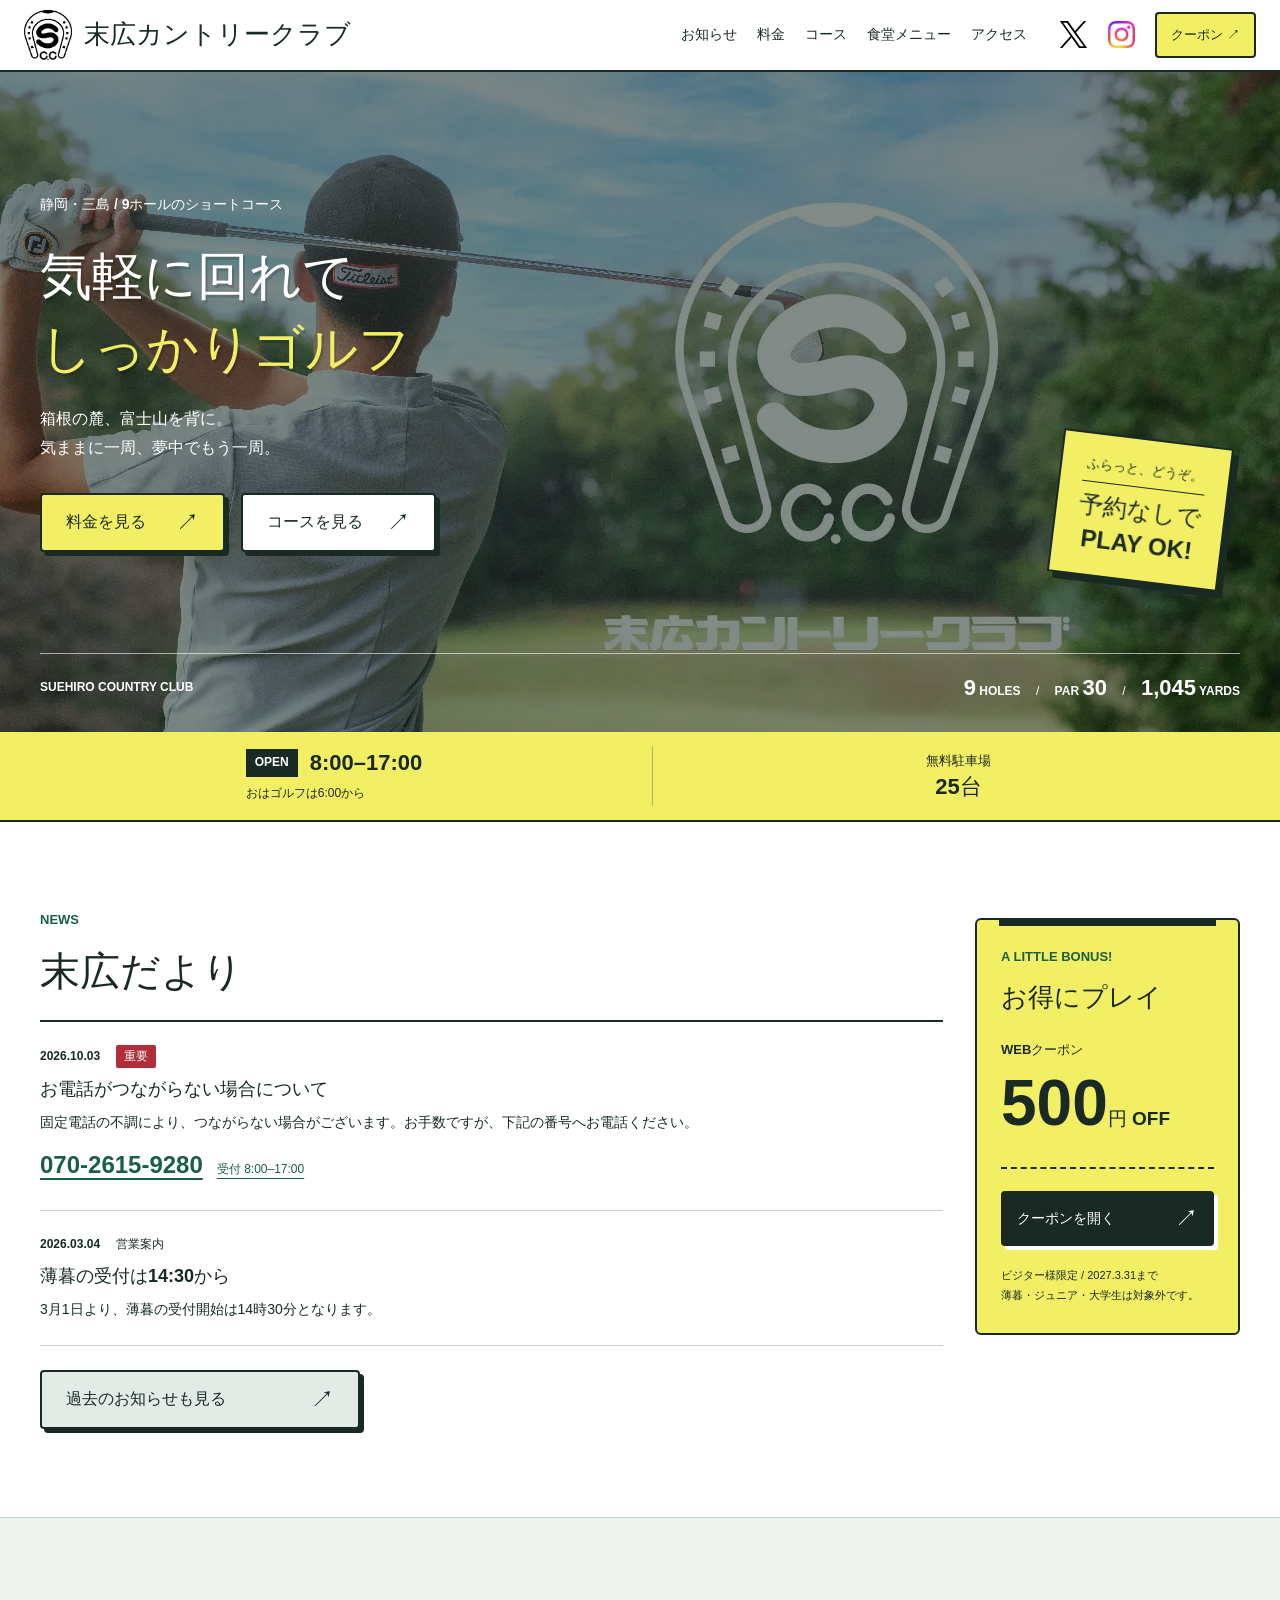
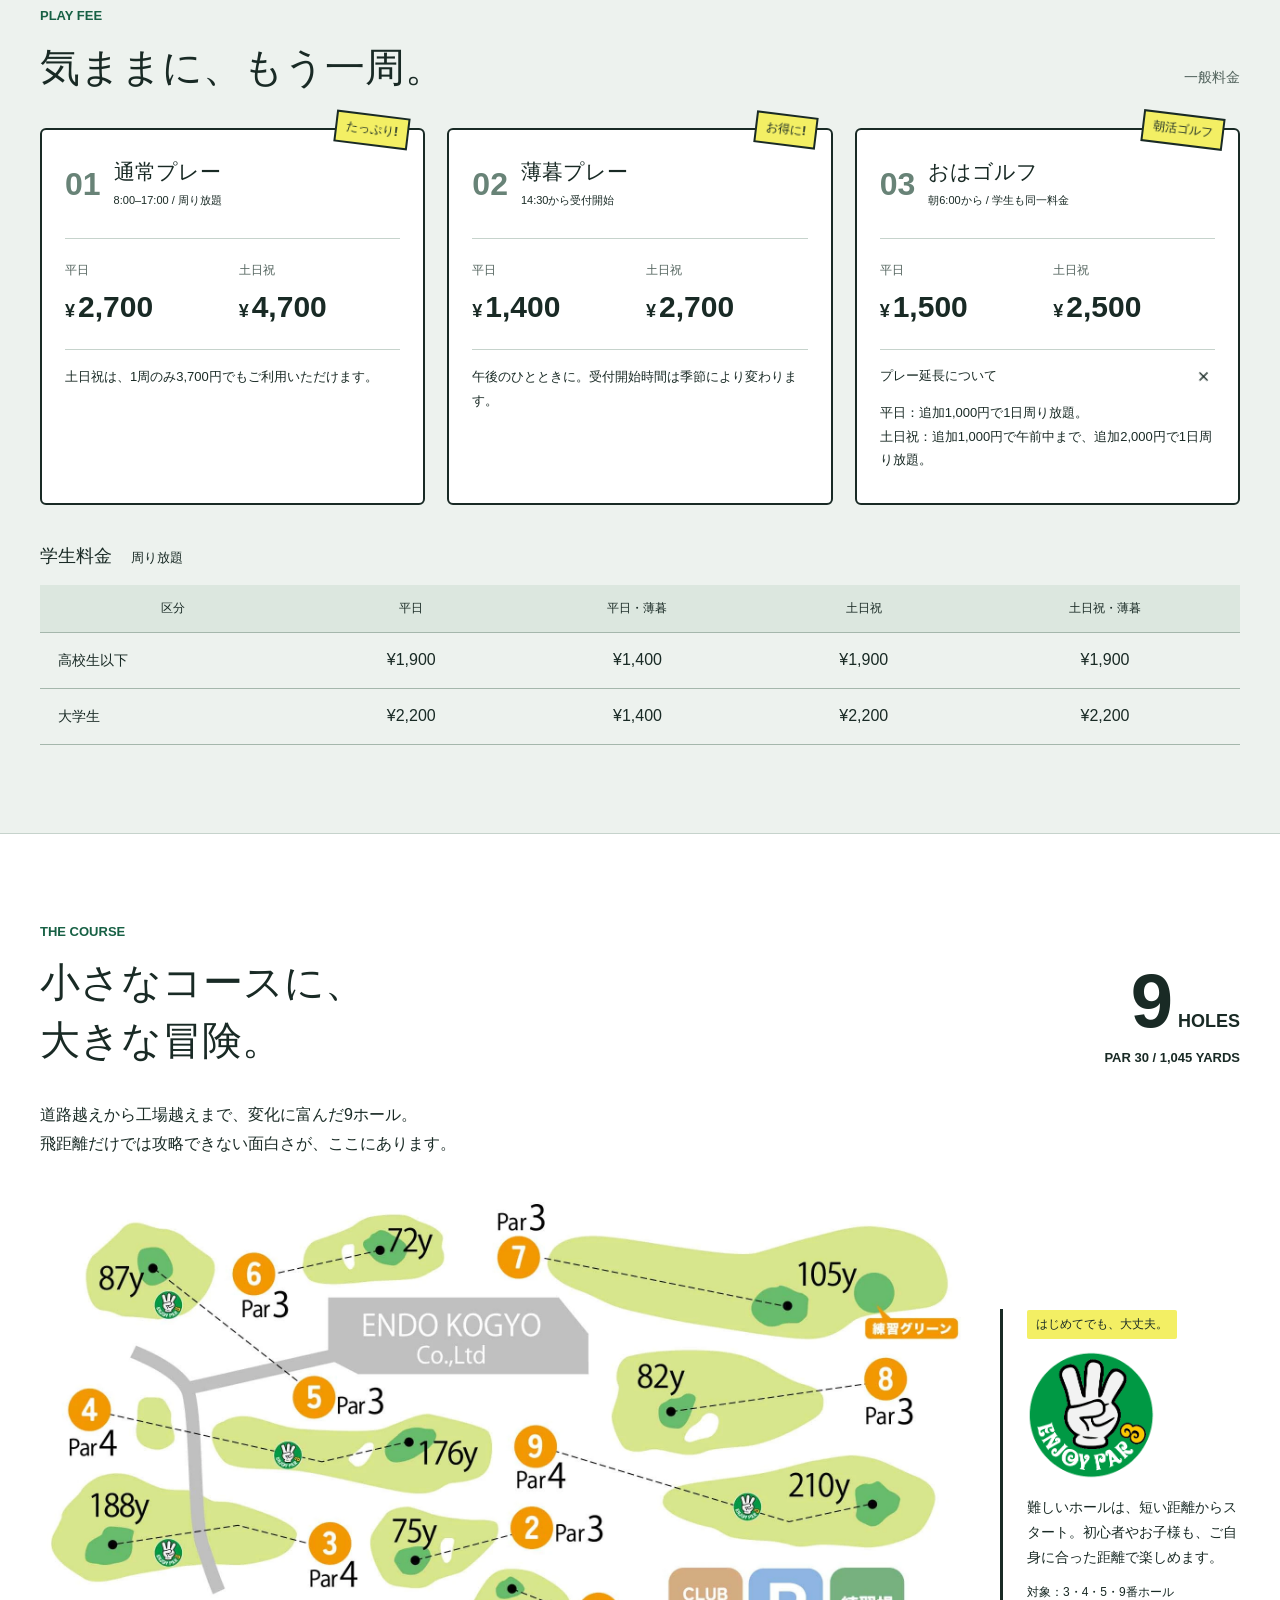
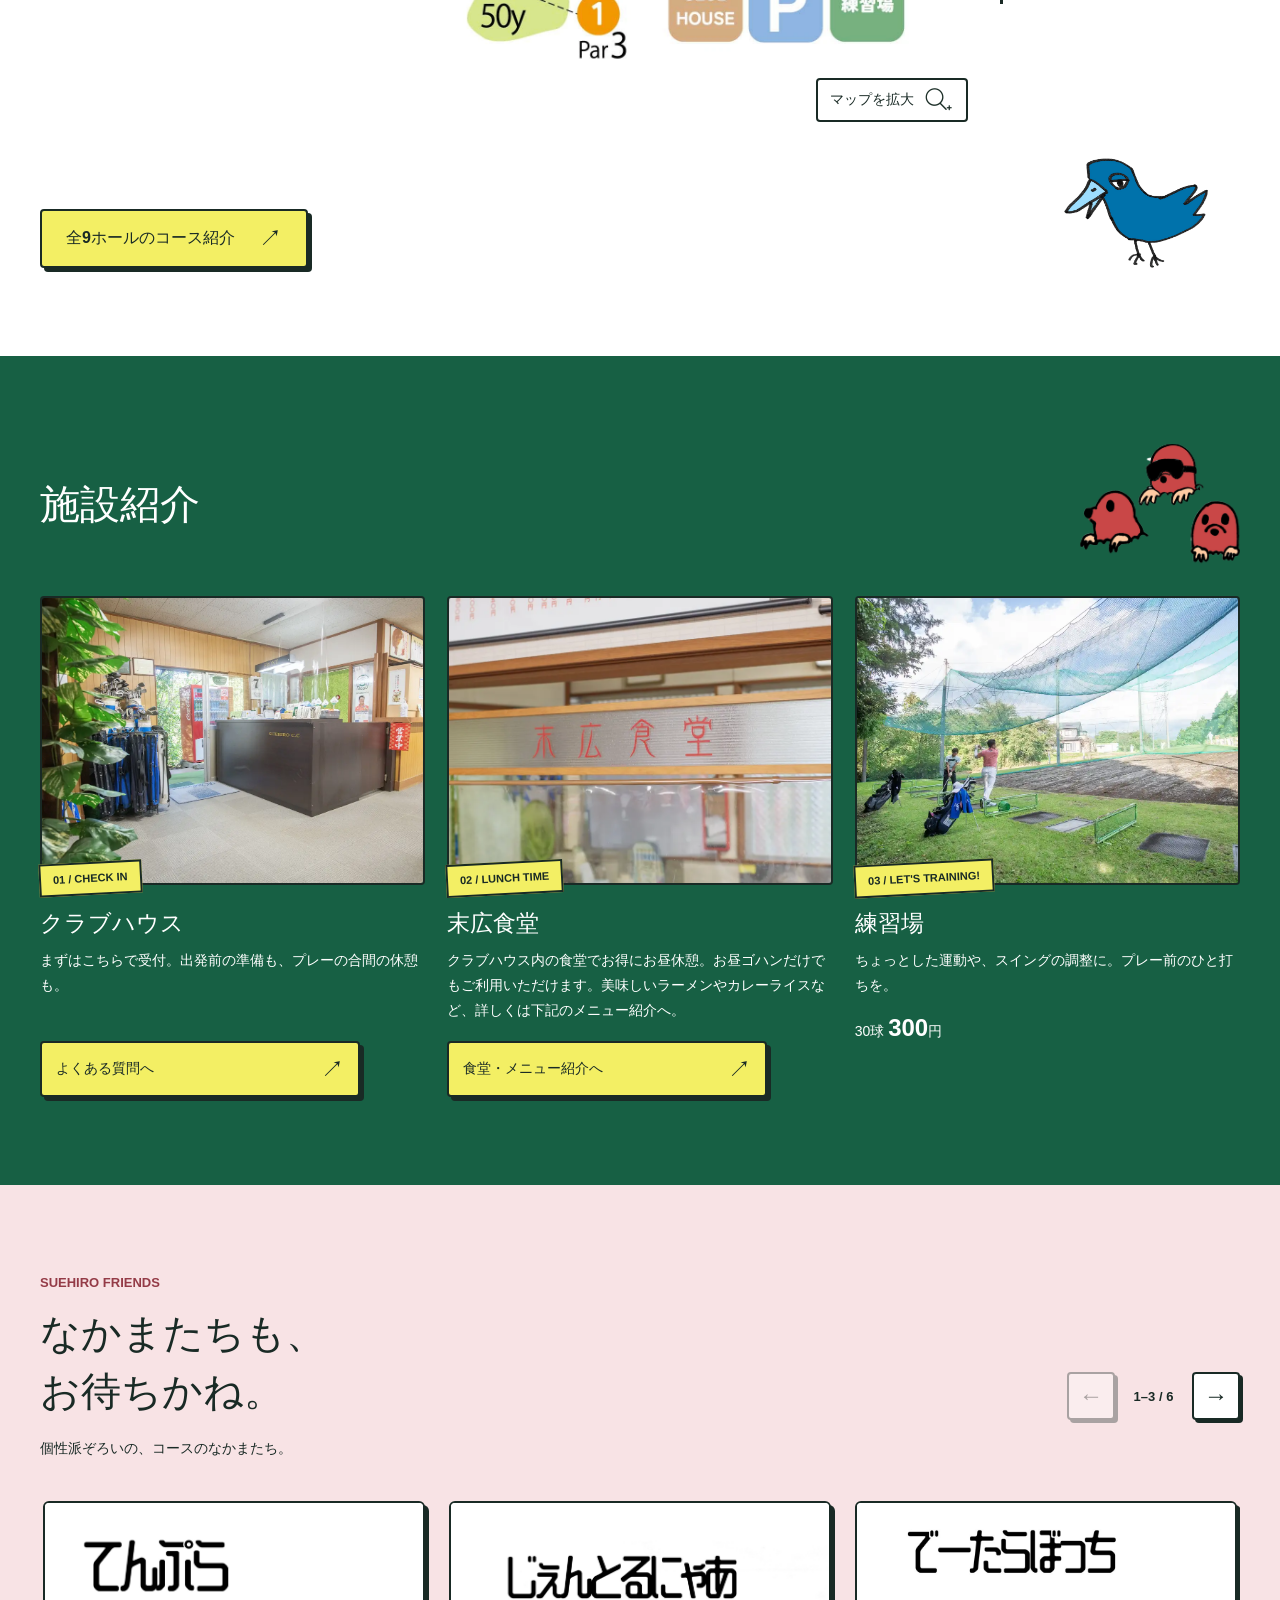
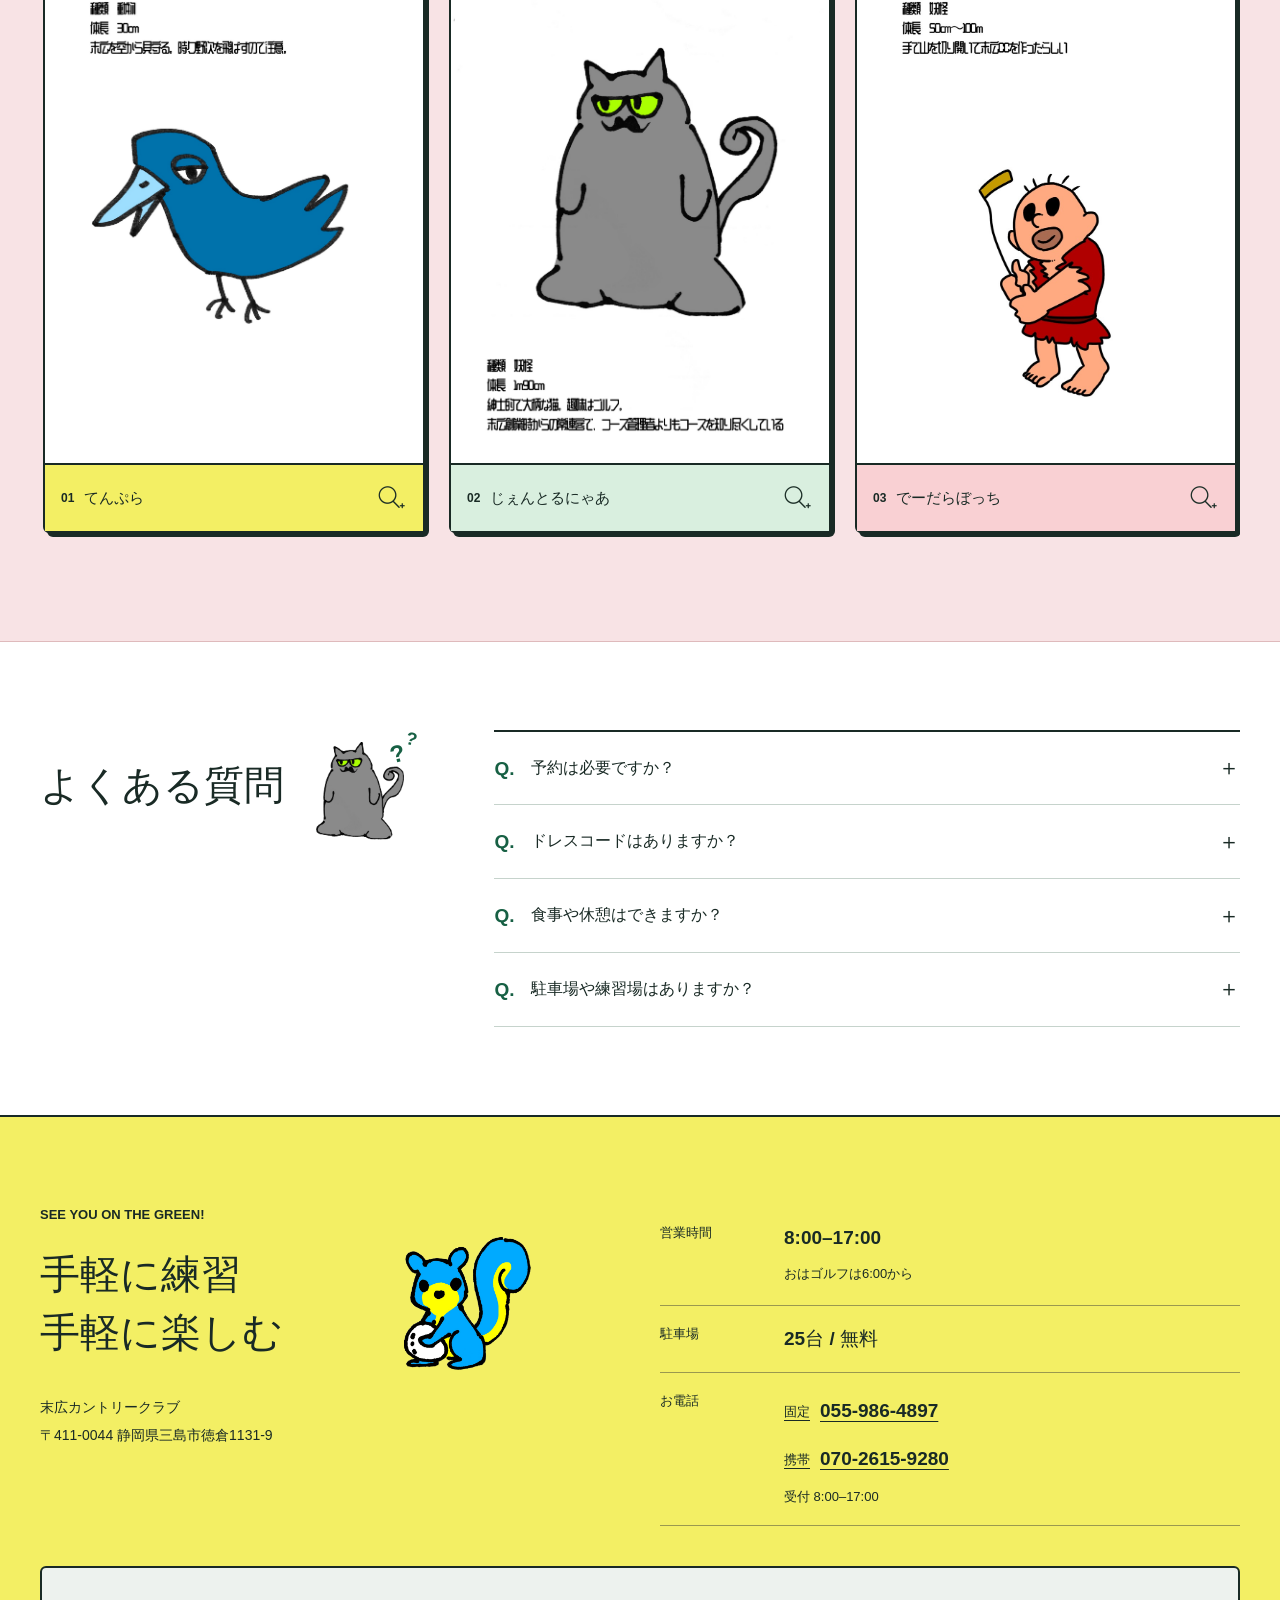
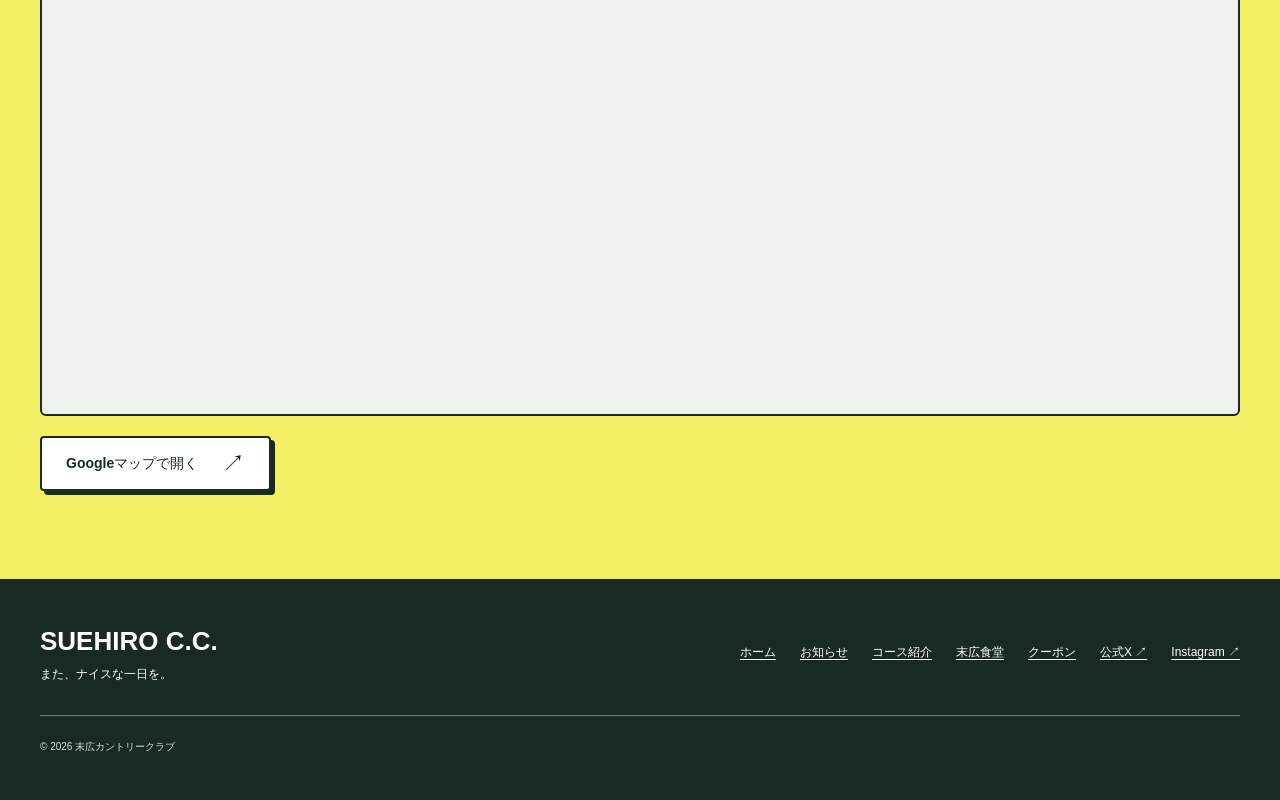
==== commit 58778f99: "全ページのデザインを統一し公開用ZIPを追加 ヘッダーとスマートフォン表示を調整し、キャラクター素材と画像拡大アイコンを追加。  重要なお知らせを保持する表示ルールと添付画像の直接表示を整備し、テスト" ====
--- a/playful-site/index.html
+++ b/playful-site/index.html
@@ -17,33 +17,35 @@
   <header class="site-header">
     <div class="header-inner">
       <a class="brand" href="#home" aria-label="末広カントリークラブ ホーム">
-        <img src="assets/logo.png" width="586" height="619" alt="" loading="lazy" decoding="async" fetchpriority="low">
-        <span><strong class="brand-full">SUEHIRO C.C.</strong><strong class="brand-short">末広C.C.</strong><span>末広カントリークラブ</span></span>
+        <img src="assets/logo.png" width="586" height="619" alt="" loading="eager" decoding="async">
+        <span><strong class="brand-name-ja">末広カントリークラブ</strong><strong class="brand-name-en" lang="en">SUEHIRO C.C.</strong></span>
       </a>
+      <div class="header-actions">
+        <div class="social-links" aria-label="公式SNS"><a href="https://x.com/suehiro_cc" target="_blank" rel="noopener noreferrer" aria-label="公式X（新しいタブ）"><img src="assets/x.svg" width="128" height="128" alt="X" loading="eager" decoding="async"></a><a href="https://www.instagram.com/suehiro.golf" target="_blank" rel="noopener noreferrer" aria-label="公式Instagram（新しいタブ）"><img src="assets/instagram.png" width="128" height="128" alt="Instagram" loading="eager" decoding="async"></a></div>
+        <a class="header-coupon" href="coupon.html">クーポン<span aria-hidden="true"> ↗</span></a>
+        <button class="menu-toggle" type="button" aria-controls="navigation" aria-label="メニューを開く" aria-expanded="false" hidden><span class="menu-lines" aria-hidden="true"></span><span>メニュー</span></button>
+      </div>
       <nav id="navigation" class="navigation" aria-label="メインメニュー">
         <a href="#news">お知らせ</a><a href="#price">料金</a><a href="course.html">コース</a><a href="foodcort.html">食堂メニュー</a><a href="#access">アクセス</a><a class="nav-coupon" href="coupon.html">クーポン</a>
       </nav>
-      <div class="header-actions">
-        <div class="social-links" aria-label="公式SNS"><a href="https://x.com/suehiro_cc" target="_blank" rel="noopener noreferrer" aria-label="公式X（新しいタブ）"><img src="assets/x.svg" width="128" height="128" alt="X" loading="lazy" decoding="async" fetchpriority="low"></a><a href="https://www.instagram.com/suehiro.golf" target="_blank" rel="noopener noreferrer" aria-label="公式Instagram（新しいタブ）"><img src="assets/instagram.png" width="128" height="128" alt="Instagram" loading="lazy" decoding="async" fetchpriority="low"></a></div>
-        <a class="header-coupon" href="coupon.html">クーポン<span aria-hidden="true"> ↗</span></a>
-        <button class="menu-toggle" type="button" aria-controls="navigation" aria-expanded="false" hidden><span class="menu-lines" aria-hidden="true"></span><span>メニュー</span></button>
-      </div>
     </div>
   </header>
 
   <main id="main">
     <section class="hero" id="home" aria-labelledby="hero-title">
-      <img class="hero-photo" src="assets/hero.webp" width="1200" height="801" alt="緑のグリーンでカップに向けてパットするゴルファー" loading="lazy" decoding="async" fetchpriority="high">
+      <img class="hero-photo hero-photo-swing" src="assets/course-hero-swing.webp" width="1280" height="1024" alt="青空の下でクラブを振るゴルファーと末広カントリークラブのロゴ" loading="lazy" decoding="async" fetchpriority="high">
       <div class="hero-shade"></div>
       <div class="container hero-content">
         <p class="hero-location">静岡・三島 / 9ホールのショートコース</p>
         <h1 id="hero-title"><span>気軽に回れて</span><span><em>しっかりゴルフ</em></span></h1>
         <p class="hero-description">箱根の麓、富士山を背に。<br>気ままに一周、夢中でもう一周。</p>
-        <div class="hero-actions">
-          <a class="button button-yellow" href="#price">料金を見る<span aria-hidden="true">↗</span></a>
-          <a class="button button-white" href="course.html">コースを見る<span aria-hidden="true">↗</span></a>
+        <div class="hero-invitation">
+          <div class="hero-actions">
+            <a class="button button-yellow" href="#price">料金を見る<span aria-hidden="true">↗</span></a>
+            <a class="button button-white" href="course.html">コースを見る<span aria-hidden="true">↗</span></a>
+          </div>
+          <div class="hero-stamp" aria-hidden="true"><span>ふらっと、どうぞ。</span><strong>予約なしで<br>PLAY OK!</strong></div>
         </div>
-        <div class="hero-stamp" aria-hidden="true"><span>ふらっと、どうぞ。</span><strong>予約なしで<br>PLAY OK!</strong></div>
         <div class="hero-bottom"><p>SUEHIRO COUNTRY CLUB</p><p><strong>9</strong> HOLES <span>/</span> PAR <strong>30</strong> <span>/</span> <strong>1,045</strong> YARDS</p></div>
       </div>
     </section>
@@ -58,22 +60,24 @@
     <section id="news" class="section news-section">
       <div class="container news-layout">
         <div class="news-main">
-          <div class="section-heading"><div><p class="eyebrow">NEWS</p><h2>末広だより</h2></div><span class="heading-note">最新のお知らせ</span></div>
+          <div class="section-heading"><div><p class="eyebrow">NEWS</p><h2>末広だより</h2></div></div>
           <!-- news.jsonから生成。更新方法はNEWS.mdを参照。 -->
           <!-- NEWS:LATEST:START -->
-          <article class="news-item news-important" id="news-phone-contact-20261003" aria-labelledby="news-phone-contact-20261003-title">
-            <div class="news-meta"><time datetime="2026-10-03">2026.10.03</time><span class="tag">重要</span></div>
-            <h3 id="news-phone-contact-20261003-title"><a href="news.html#news-phone-contact-20261003">お電話がつながらない場合について</a></h3>
-            <p>固定電話の不調により、つながらない場合がございます。お手数ですが、下記の番号へお電話ください。</p>
-            <a class="phone-link" href="tel:07026159280">070-2615-9280 <span>受付 8:00–17:00</span></a>
-          </article>
-          <article class="news-item" id="news-twilight-20260304" aria-labelledby="news-twilight-20260304-title">
-            <div class="news-meta"><time datetime="2026-03-04">2026.03.04</time><span>営業案内</span></div>
-            <h3 id="news-twilight-20260304-title"><a href="news.html#news-twilight-20260304">薄暮の受付は14:30から</a></h3>
-            <p>3月1日より、薄暮の受付開始は14時30分となります。</p>
-          </article>
+          <div class="news-feed">
+            <article class="news-item news-important" id="news-phone-contact-20261003" aria-labelledby="news-phone-contact-20261003-title">
+              <div class="news-meta"><time datetime="2026-10-03">2026.10.03</time><span class="tag">重要</span></div>
+              <h3 id="news-phone-contact-20261003-title"><a href="news.html#news-phone-contact-20261003">お電話がつながらない場合について</a></h3>
+              <p>固定電話の不調により、つながらない場合がございます。お手数ですが、下記の番号へお電話ください。</p>
+              <a class="phone-link" href="tel:07026159280">070-2615-9280 <span>受付 8:00–17:00</span></a>
+            </article>
+            <article class="news-item" id="news-twilight-20260304" aria-labelledby="news-twilight-20260304-title">
+              <div class="news-meta"><time datetime="2026-03-04">2026.03.04</time><span>営業案内</span></div>
+              <h3 id="news-twilight-20260304-title"><a href="news.html#news-twilight-20260304">薄暮の受付は14:30から</a></h3>
+              <p>3月1日より、薄暮の受付開始は14時30分となります。</p>
+            </article>
+          </div>
           <!-- NEWS:LATEST:END -->
-          <a class="text-link news-all" href="news.html">すべてのお知らせ<span aria-hidden="true">↗</span></a>
+          <a class="button button-muted news-all" href="news.html">過去のお知らせも見る<span aria-hidden="true">↗</span></a>
         </div>
         <aside class="coupon-aside" aria-labelledby="coupon-title" data-reveal>
           <p class="eyebrow">A LITTLE BONUS!</p>
@@ -90,8 +94,8 @@
         <div class="section-heading"><div><p class="eyebrow">PLAY FEE</p><h2>気ままに、もう一周。</h2></div><p class="heading-note">一般料金</p></div>
         <div class="price-grid">
           <article class="price-card" data-reveal><div class="price-card-top"><span class="price-number">01</span><div><h3>通常プレー</h3><p>8:00–17:00 / 周り放題</p></div><span class="price-badge">たっぷり!</span></div><dl class="price-values"><div><dt>平日</dt><dd><span>¥</span>2,700</dd></div><div><dt>土日祝</dt><dd><span>¥</span>4,700</dd></div></dl><p class="price-detail">土日祝は、1周のみ3,700円でもご利用いただけます。</p></article>
-          <article class="price-card" data-reveal><div class="price-card-top"><span class="price-number">02</span><div><h3>薄暮プレー</h3><p>14:30から受付開始</p></div></div><dl class="price-values"><div><dt>平日</dt><dd><span>¥</span>1,400</dd></div><div><dt>土日祝</dt><dd><span>¥</span>2,700</dd></div></dl><p class="price-detail">午後のひとときに。受付開始時間は季節により変わります。</p></article>
-          <article class="price-card" data-reveal><div class="price-card-top"><span class="price-number">03</span><div><h3>おはゴルフ</h3><p>朝6:00から / 学生も同一料金</p></div></div><dl class="price-values"><div><dt>平日</dt><dd><span>¥</span>1,500</dd></div><div><dt>土日祝</dt><dd><span>¥</span>2,500</dd></div></dl><details class="price-extension" open><summary>プレー延長について<span aria-hidden="true">＋</span></summary><div><p>平日：追加1,000円で1日周り放題。</p><p>土日祝：追加1,000円で午前中まで、追加2,000円で1日周り放題。</p></div></details></article>
+          <article class="price-card" data-reveal><div class="price-card-top"><span class="price-number">02</span><div><h3>薄暮プレー</h3><p>14:30から受付開始</p></div><span class="price-badge">お得に!</span></div><dl class="price-values"><div><dt>平日</dt><dd><span>¥</span>1,400</dd></div><div><dt>土日祝</dt><dd><span>¥</span>2,700</dd></div></dl><p class="price-detail">午後のひとときに。受付開始時間は季節により変わります。</p></article>
+          <article class="price-card" data-reveal><div class="price-card-top"><span class="price-number">03</span><div><h3>おはゴルフ</h3><p>朝6:00から / 学生も同一料金</p></div><span class="price-badge">朝活ゴルフ</span></div><dl class="price-values"><div><dt>平日</dt><dd><span>¥</span>1,500</dd></div><div><dt>土日祝</dt><dd><span>¥</span>2,500</dd></div></dl><details class="price-extension" open><summary>プレー延長について<span aria-hidden="true">＋</span></summary><div><p>平日：追加1,000円で1日周り放題。</p><p>土日祝：追加1,000円で午前中まで、追加2,000円で1日周り放題。</p></div></details></article>
         </div>
         <div class="student-prices">
           <h3>学生料金 <span>周り放題</span></h3>
@@ -108,7 +112,7 @@
         <div class="section-heading"><div><p class="eyebrow">THE COURSE</p><h2>小さなコースに、<br>大きな冒険。</h2></div><p class="course-stats"><strong>9</strong> HOLES <span>PAR 30 / 1,045 YARDS</span></p></div>
         <p class="section-intro">道路越えから工場越えまで、変化に富んだ9ホール。<br>飛距離だけでは攻略できない面白さが、ここにあります。</p>
         <div class="course-overview" data-reveal>
-          <a class="course-map" href="assets/course-map-detail.webp" data-image-title="全9ホールのコースマップ"><img src="assets/course-map-detail.webp" width="2000" height="1024" alt="各ホールの位置、距離、パー数と施設のコースマップ" loading="lazy" decoding="async"><span class="image-action">マップを拡大 ↗</span></a>
+          <a class="course-map" href="assets/course-map-detail.webp" data-image-title="全9ホールのコースマップ" aria-label="全9ホールのコースマップを拡大"><img src="assets/course-map-detail.webp" width="2000" height="1024" alt="各ホールの位置、距離、パー数と施設のコースマップ" loading="lazy" decoding="async"><span class="image-action">マップを拡大<span class="zoom-icon" aria-hidden="true"></span></span></a>
           <div class="enjoy-note">
             <span class="tag tag-yellow">はじめてでも、大丈夫。</span>
             <div class="enjoy-note-content">
@@ -117,16 +121,16 @@
             </div>
           </div>
         </div>
-        <div class="section-actions"><a class="button button-yellow" href="course.html">全9ホールのコース紹介<span aria-hidden="true">↗</span></a></div>
+        <div class="section-actions mascot-row"><a class="button button-yellow" href="course.html">全9ホールのコース紹介<span aria-hidden="true">↗</span></a><span class="mascot mascot-tempura" aria-hidden="true"><img src="assets/mascot-tempura.png" width="1575" height="2331" alt="" loading="lazy" decoding="async" fetchpriority="low"></span></div>
       </div>
     </section>
 
     <section id="facilities" class="section facilities-section">
       <div class="container">
-        <div class="section-heading"><h2>施設紹介</h2></div>
+        <div class="section-heading mascot-heading"><h2>施設紹介</h2><span class="mascot mascot-bunker" aria-hidden="true"><img src="assets/mascot-bunker.png" width="1575" height="2331" alt="" loading="lazy" decoding="async" fetchpriority="low"></span></div>
         <div class="facility-grid">
-          <article class="facility" data-reveal><div class="facility-image"><img src="assets/clubhouse.webp" width="1200" height="801" alt="クラブハウスの受付" loading="lazy"><span>01 / CHECK IN</span></div><h3>クラブハウス</h3><p>まずはこちらで受付。出発前の準備も、プレーの合間の休憩も。</p><a class="text-link" href="#faq">ご利用前のQ&A ↗</a></article>
-          <article class="facility" data-reveal><div class="facility-image"><img src="assets/restaurant.webp" width="1200" height="801" alt="末広食堂の外観" loading="lazy"><span>02 / LUNCH TIME</span></div><h3>末広食堂</h3><p>できたてのお昼で、ひと休み。ラーメン650円、カレー700円。お食事だけでもご利用いただけます。</p><a class="button button-yellow" href="foodcort.html">食堂・メニュー紹介へ<span aria-hidden="true">↗</span></a></article>
+          <article class="facility" data-reveal><div class="facility-image"><img src="assets/clubhouse.webp" width="1200" height="801" alt="クラブハウスの受付" loading="lazy"><span>01 / CHECK IN</span></div><h3>クラブハウス</h3><p>まずはこちらで受付。出発前の準備も、プレーの合間の休憩も。</p><a class="button button-yellow" href="#faq">よくある質問へ<span aria-hidden="true">↗</span></a></article>
+          <article class="facility" data-reveal><div class="facility-image"><img src="assets/restaurant.webp" width="1200" height="801" alt="末広食堂の外観" loading="lazy"><span>02 / LUNCH TIME</span></div><h3>末広食堂</h3><p>クラブハウス内の食堂でお得にお昼休憩。お昼ゴハンだけでもご利用いただけます。美味しいラーメンやカレーライスなど、詳しくは下記のメニュー紹介へ。</p><a class="button button-yellow" href="foodcort.html">食堂・メニュー紹介へ<span aria-hidden="true">↗</span></a></article>
           <article class="facility" data-reveal><div class="facility-image"><img src="assets/practice.webp" width="1200" height="801" alt="ネットに囲まれた練習場でスイングするお客様" loading="lazy"><span>03 / LET'S TRAINING!</span></div><h3>練習場</h3><p>ちょっとした運動や、スイングの調整に。プレー前のひと打ちを。</p><p class="practice-price">30球 <strong>300</strong>円</p></article>
         </div>
       </div>
@@ -137,23 +141,23 @@
         <div class="section-heading"><div><p class="eyebrow">SUEHIRO FRIENDS</p><h2>なかまたちも、<br>お待ちかね。</h2></div><div class="carousel-controls" hidden><button type="button" class="arrow-button" data-friend-step="-1" aria-label="前のキャラクターへ">←</button><span id="friend-position" aria-live="polite" aria-atomic="true">1 / 6</span><button type="button" class="arrow-button" data-friend-step="1" aria-label="次のキャラクターへ">→</button></div></div>
         <p class="section-intro">個性派ぞろいの、コースのなかまたち。</p>
         <div class="friends-track" tabindex="0" role="region" aria-label="コースのなかまたち。左右にスクロールできます。">
-          <article class="friend-card"><a href="assets/friend-tempura.png" data-image-title="てんぷら"><img src="assets/friend-tempura.png" width="1575" height="2331" alt="てんぷらのプロフィール。青い鳥のキャラクター" loading="lazy"><div><span class="friend-index">01</span><h3>てんぷら</h3><span class="friend-open" aria-hidden="true">↗</span></div></a></article>
-          <article class="friend-card"><a href="assets/friend-gentle.png" data-image-title="じぇんとるにゃあ"><img src="assets/friend-gentle.png" width="1575" height="2331" alt="じぇんとるにゃあのプロフィール" loading="lazy"><div><span class="friend-index">02</span><h3>じぇんとるにゃあ</h3><span class="friend-open" aria-hidden="true">↗</span></div></a></article>
-          <article class="friend-card"><a href="assets/friend-daidara.jpg" data-image-title="でーだらぼっち"><img src="assets/friend-daidara.jpg" width="1052" height="1557" alt="でーだらぼっちのプロフィール" loading="lazy"><div><span class="friend-index">03</span><h3>でーだらぼっち</h3><span class="friend-open" aria-hidden="true">↗</span></div></a></article>
-          <article class="friend-card"><a href="assets/friend-aorisu.png" data-image-title="アオリス"><img src="assets/friend-aorisu.png" width="1575" height="2331" alt="アオリスのプロフィール" loading="lazy"><div><span class="friend-index">04</span><h3>アオリス</h3><span class="friend-open" aria-hidden="true">↗</span></div></a></article>
-          <article class="friend-card"><a href="assets/friend-bunker.png" data-image-title="バンカー"><img src="assets/friend-bunker.png" width="1575" height="2331" alt="バンカーのプロフィール。サングラスをかけた3匹のキャラクター" loading="lazy"><div><span class="friend-index">05</span><h3>バンカー</h3><span class="friend-open" aria-hidden="true">↗</span></div></a></article>
-          <article class="friend-card"><a href="assets/friend-bunny.png" data-image-title="スパイスバニー"><img src="assets/friend-bunny.png" width="1575" height="2331" alt="スパイスバニーのプロフィール" loading="lazy"><div><span class="friend-index">06</span><h3>スパイスバニー</h3><span class="friend-open" aria-hidden="true">↗</span></div></a></article>
+          <article class="friend-card"><a href="assets/friend-tempura.png" data-image-title="てんぷら" aria-label="てんぷらのプロフィールを拡大"><img src="assets/friend-tempura.png" width="1575" height="2331" alt="てんぷらのプロフィール。青い鳥のキャラクター" loading="lazy"><div><span class="friend-index">01</span><h3>てんぷら</h3><span class="zoom-icon friend-open" aria-hidden="true"></span></div></a></article>
+          <article class="friend-card"><a href="assets/friend-gentle.png" data-image-title="じぇんとるにゃあ" aria-label="じぇんとるにゃあのプロフィールを拡大"><img src="assets/friend-gentle.png" width="1575" height="2331" alt="じぇんとるにゃあのプロフィール" loading="lazy"><div><span class="friend-index">02</span><h3>じぇんとるにゃあ</h3><span class="zoom-icon friend-open" aria-hidden="true"></span></div></a></article>
+          <article class="friend-card"><a href="assets/friend-daidara.jpg" data-image-title="でーだらぼっち" aria-label="でーだらぼっちのプロフィールを拡大"><img src="assets/friend-daidara.jpg" width="1052" height="1557" alt="でーだらぼっちのプロフィール" loading="lazy"><div><span class="friend-index">03</span><h3>でーだらぼっち</h3><span class="zoom-icon friend-open" aria-hidden="true"></span></div></a></article>
+          <article class="friend-card"><a href="assets/friend-aorisu.png" data-image-title="アオリス" aria-label="アオリスのプロフィールを拡大"><img src="assets/friend-aorisu.png" width="1575" height="2331" alt="アオリスのプロフィール" loading="lazy"><div><span class="friend-index">04</span><h3>アオリス</h3><span class="zoom-icon friend-open" aria-hidden="true"></span></div></a></article>
+          <article class="friend-card"><a href="assets/friend-bunker.png" data-image-title="バンカー" aria-label="バンカーのプロフィールを拡大"><img src="assets/friend-bunker.png" width="1575" height="2331" alt="バンカーのプロフィール。サングラスをかけた3匹のキャラクター" loading="lazy"><div><span class="friend-index">05</span><h3>バンカー</h3><span class="zoom-icon friend-open" aria-hidden="true"></span></div></a></article>
+          <article class="friend-card"><a href="assets/friend-bunny.png" data-image-title="スパイスバニー" aria-label="スパイスバニーのプロフィールを拡大"><img src="assets/friend-bunny.png" width="1575" height="2331" alt="スパイスバニーのプロフィール" loading="lazy"><div><span class="friend-index">06</span><h3>スパイスバニー</h3><span class="zoom-icon friend-open" aria-hidden="true"></span></div></a></article>
         </div>
       </div>
     </section>
 
     <section id="faq" class="section faq-section">
       <div class="container faq-layout">
-        <div class="section-heading"><h2>よくある質問</h2></div>
+        <div class="section-heading faq-heading"><h2>よくある質問</h2><span class="faq-mascot" aria-hidden="true"><span class="mascot mascot-gentle" aria-hidden="true"><img src="assets/mascot-gentle.png" width="1575" height="2331" alt="" loading="lazy" decoding="async" fetchpriority="low"></span><span class="faq-question-mark">?</span><span class="faq-question-mark">?</span></span></div>
         <div class="faq-list">
           <details><summary>予約は必要ですか？<span aria-hidden="true">＋</span></summary><div><p>ご予約なしでご利用いただけます。受付後、ご準備が整いましたら順にスタートしてください。当日の営業状況や混雑が気になる場合は、お電話でご確認ください。</p></div></details>
           <details><summary>ドレスコードはありますか？<span aria-hidden="true">＋</span></summary><div><p>服装は自由です。動きやすい服装をおすすめします。コース内は滑りやすい場所がありますので、ゴルフシューズをご利用ください。</p></div></details>
-          <details><summary>食事や休憩はできますか？<span aria-hidden="true">＋</span></summary><div><p>クラブハウスで休憩していただけます。お食事には、場内の末広食堂をどうぞ。お食事だけでもご利用いただけます。</p><a class="text-link" href="foodcort.html">食堂・メニュー紹介へ ↗</a></div></details>
+          <details><summary>食事や休憩はできますか？<span aria-hidden="true">＋</span></summary><div><p>クラブハウスで休憩していただけます。お食事には、場内の末広食堂をどうぞ。お食事だけでもご利用いただけます。</p><a class="button button-yellow" href="foodcort.html">食堂・メニュー紹介へ<span aria-hidden="true">↗</span></a></div></details>
           <details><summary>駐車場や練習場はありますか？<span aria-hidden="true">＋</span></summary><div><p>無料駐車場は25台分ございます。練習場は30球300円。7番と8番ホールの間には、パター・アプローチの練習グリーンもあります。</p></div></details>
         </div>
       </div>
@@ -161,7 +165,7 @@
 
     <section id="access" class="section access-section">
       <div class="container access-layout">
-        <div><p class="eyebrow">SEE YOU ON THE GREEN!</p><h2>手軽に練習<br>手軽に楽しむ</h2><p class="access-address">末広カントリークラブ<br>〒411-0044 静岡県三島市徳倉1131-9</p></div>
+        <div class="access-intro"><div class="access-heading"><p class="eyebrow">SEE YOU ON THE GREEN!</p><h2><span>手軽に練習</span><span>手軽に楽しむ</span></h2><span class="mascot mascot-aorisu" aria-hidden="true"><img src="assets/mascot-aorisu.png" width="1575" height="2331" alt="" loading="lazy" decoding="async" fetchpriority="low"></span></div><p class="access-address">末広カントリークラブ<br>〒411-0044 静岡県三島市徳倉1131-9</p></div>
         <div class="access-info">
           <dl>
             <div><dt>営業時間</dt><dd>8:00–17:00<br><span>おはゴルフは6:00から</span></dd></div>
@@ -172,12 +176,12 @@
       </div>
       <div class="container access-map">
         <iframe title="末広カントリークラブの周辺地図" width="1200" height="450" loading="lazy" referrerpolicy="no-referrer-when-downgrade" allowfullscreen src="https://www.google.com/maps/embed?pb=!1m18!1m12!1m3!1d3262.087512557805!2d138.92224587576436!3d35.154438172762!2m3!1f0!2f0!3f0!3m2!1i1024!2i768!4f13.1!3m3!1m2!1s0x60199a5728252f2b%3A0xbb541b44c5382948!2z5pyr5bqD44Kr44Oz44OI44Oq44O844Kv44Op44OW!5e0!3m2!1sja!2sjp!4v1761012588226!5m2!1sja!2sjp"></iframe>
-        <a class="button button-yellow" href="https://www.google.com/maps/search/?api=1&query=末広カントリークラブ+静岡県三島市徳倉1131-9" target="_blank" rel="noopener noreferrer">Googleマップで開く<span aria-hidden="true">↗</span><span class="sr-only">（新しいタブ）</span></a>
+        <a class="button button-white" href="https://www.google.com/maps/search/?api=1&query=末広カントリークラブ+静岡県三島市徳倉1131-9" target="_blank" rel="noopener noreferrer">Googleマップで開く<span aria-hidden="true">↗</span><span class="sr-only">（新しいタブ）</span></a>
       </div>
     </section>
   </main>
 
-  <footer class="site-footer"><div class="container footer-inner"><a class="footer-brand" href="#home">SUEHIRO C.C.<span>また、ナイスな一日を。</span></a><div class="footer-links"><a href="course.html">コース紹介</a><a href="foodcort.html">末広食堂</a><a href="coupon.html">クーポン</a><a href="https://x.com/suehiro_cc" target="_blank" rel="noopener noreferrer">公式X ↗<span class="sr-only">（新しいタブ）</span></a><a href="https://www.instagram.com/suehiro.golf" target="_blank" rel="noopener noreferrer">Instagram ↗<span class="sr-only">（新しいタブ）</span></a></div><small>© <span id="year">2026</span> 末広カントリークラブ</small></div></footer>
+  <footer class="site-footer"><div class="container footer-inner"><a class="footer-brand" href="#home">SUEHIRO C.C.<span>また、ナイスな一日を。</span></a><nav class="footer-links" aria-label="フッターメニュー"><a href="#home" aria-current="page">ホーム</a><a href="news.html">お知らせ</a><a href="course.html">コース紹介</a><a href="foodcort.html">末広食堂</a><a href="coupon.html">クーポン</a><a href="https://x.com/suehiro_cc" target="_blank" rel="noopener noreferrer">公式X ↗<span class="sr-only">（新しいタブ）</span></a><a href="https://www.instagram.com/suehiro.golf" target="_blank" rel="noopener noreferrer">Instagram ↗<span class="sr-only">（新しいタブ）</span></a></nav><small>© <span id="year">2026</span> 末広カントリークラブ</small></div></footer>
 
   <dialog class="image-dialog" aria-labelledby="image-title">
     <div class="dialog-toolbar"><h2 id="image-title"></h2><div><button type="button" class="zoom-button" aria-pressed="false">拡大する</button><button type="button" class="dialog-close" autofocus>閉じる <span aria-hidden="true">×</span></button></div></div>
--- a/playful-site/style.css
+++ b/playful-site/style.css
@@ -6,7 +6,7 @@
   --paper: #ffffff;
   --muted: #52635d;
   --line: #c6d3cc;
-  --header-height: 88px;
+  --header-height: 72px;
   color: var(--ink);
   background: var(--paper);
   font-family: "BIZ UDPGothic", "Yu Gothic", "Hiragino Kaku Gothic ProN", Meiryo, sans-serif;
@@ -33,7 +33,7 @@
 .sr-only { position: absolute; width: 1px; height: 1px; overflow: hidden; clip-path: inset(50%); white-space: nowrap; }
 .skip-link { position: fixed; z-index: 100; top: 12px; left: 12px; padding: 12px 20px; background: white; transform: translateY(-160%); }
 .skip-link:focus { transform: translateY(0); }
-.container { width: min(1200px, calc(100% - 80px)); margin-inline: auto; }
+.container { width: min(1200px, calc(100% - 48px)); margin-inline: auto; }
 .section { padding-block: 88px; }
 .section-heading { display: flex; align-items: end; justify-content: space-between; gap: 24px; margin-bottom: 32px; }
 .eyebrow { font-family: Arial, sans-serif; font-size: 13px; font-weight: 800; line-height: 1.5; margin-bottom: 12px; color: var(--green); }
@@ -46,27 +46,59 @@
 .button { min-height: 54px; padding: 13px 24px; border: 2px solid var(--ink); border-radius: 4px; display: inline-flex; gap: 24px; align-items: center; justify-content: space-between; font-size: 16px; font-weight: 800; text-decoration: none; box-shadow: 4px 4px 0 var(--ink); transition: transform .18s ease, box-shadow .18s ease; }
 .button-yellow { background: var(--yellow); color: var(--ink); }
 .button-white { background: white; color: var(--ink); }
+.button-muted { background: #e3ebe6; color: var(--ink); }
 .button-ink { background: var(--ink); color: white; box-shadow: 4px 4px 0 white; }
 .button:hover { transform: translate(-2px, -2px); box-shadow: 6px 6px 0 var(--ink); }
 .button-ink:hover { box-shadow: 6px 6px 0 white; }
 .button:active { transform: translate(3px, 3px); box-shadow: 1px 1px 0 var(--ink); }
 .button > span[aria-hidden] { font-size: 23px; line-height: 1; }
 
-.site-header { position: sticky; z-index: 20; top: 0; background: #fff; border-bottom: 2px solid var(--ink); }
-.header-inner { min-height: var(--header-height); width: min(1440px, calc(100% - 64px)); margin: auto; display: flex; align-items: center; gap: 28px; }
-.brand { display: flex; align-items: center; gap: 12px; text-decoration: none; flex-shrink: 0; min-height: var(--header-height); }
-.brand img { width: 44px; height: 47px; object-fit: contain; }
-.brand > span { display: grid; }
-.brand strong { font-family: "Arial Black", Arial, sans-serif; font-size: 22px; line-height: 1.2; font-weight: 900; }
-.brand .brand-short { display: none; }
-.brand span span { font-size: 11px; font-weight: 700; line-height: 1.6; margin-top: 4px; }
-.navigation { display: flex; justify-content: center; gap: 24px; margin-left: auto; }
-.navigation a { position: relative; text-decoration: none; font-size: 14px; font-weight: 700; padding-block: 15px; white-space: nowrap; }
+/* 原本を保ち、透明余白を除いた表示枠を画像の読込前から確保する。座標は元画像のpx値。 */
+.mascot { --mascot-size: 160px; --source-width: 1575; display: block; position: relative; flex: 0 0 auto; width: var(--mascot-size); max-width: 100%; aspect-ratio: var(--crop-width) / var(--crop-height); overflow: hidden; pointer-events: none; user-select: none; }
+.mascot img { position: absolute; width: calc(100% * var(--source-width) / var(--crop-width)); max-width: none; left: calc(-100% * var(--crop-x) / var(--crop-width)); top: calc(-100% * var(--crop-y) / var(--crop-height)); }
+.mascot-tempura { --crop-x: 193; --crop-y: 935; --crop-width: 1071; --crop-height: 817; }
+.mascot-gentle { --crop-x: 351; --crop-y: 600; --crop-width: 1009; --crop-height: 1123; }
+.mascot-daidara { --source-width: 1052; --crop-x: 335; --crop-y: 735; --crop-width: 375; --crop-height: 643; }
+.mascot-aorisu { --crop-x: 352; --crop-y: 755; --crop-width: 956; --crop-height: 997; }
+.mascot-bunny { --crop-x: 448; --crop-y: 1031; --crop-width: 602; --crop-height: 1000; }
+.mascot-bunker { --crop-x: 59; --crop-y: 703; --crop-width: 1397; --crop-height: 1045; }
+.mascot-row { display: flex; align-items: end; justify-content: space-between; gap: 24px; }
+.mascot-row .mascot { --mascot-size: 144px; margin-right: 32px; }
+.section-heading.mascot-heading { flex-direction: row; align-items: center; }
+.mascot-heading > div { min-width: 0; }
+.mascot-heading .heading-note { margin-top: 12px; padding-bottom: 0; }
+.mascot-heading .mascot-bunny { --mascot-size: 96px; margin-right: 32px; }
+.mascot-intro { display: grid; grid-template-columns: minmax(0, 1fr) auto; align-items: center; gap: 40px; margin-bottom: 32px; }
+.mascot-intro .section-intro { margin-bottom: 0; }
+.mascot-intro .mascot { --mascot-size: 112px; margin-right: 40px; }
+.faq-layout .faq-heading { flex-direction: row; align-items: center; justify-content: flex-start; gap: 32px; margin-bottom: 0; }
+.faq-heading h2 { flex-shrink: 0; white-space: nowrap; }
+.faq-heading .mascot { --mascot-size: 88px; }
+.faq-mascot { position: relative; display: block; flex: 0 0 auto; padding: 12px 18px 0 0; color: var(--green); pointer-events: none; user-select: none; }
+.faq-question-mark { position: absolute; right: 17px; top: 12px; font: 800 24px/1 Arial, sans-serif; transform: rotate(-14deg); }
+.faq-question-mark:last-child { right: 5px; top: 0; font-size: 18px; transform: rotate(16deg); }
+.access-intro { container-type: inline-size; }
+.access-heading { --welcome-mascot-size: 112px; position: relative; width: fit-content; max-width: 100%; }
+.access-heading .eyebrow, .access-heading h2 > span:first-child { padding-right: calc(var(--welcome-mascot-size) + 16px); }
+.access-heading h2 > span { display: block; }
+.access-heading .mascot { --mascot-size: var(--welcome-mascot-size); position: absolute; right: 0; top: -40px; }
+
+.site-header { container: site-header / inline-size; position: sticky; z-index: 20; top: 0; background: #fff; border-bottom: 2px solid var(--ink); }
+.header-inner { --navigation-collapsed: 1; min-height: calc(var(--header-height) - 2px); width: min(1440px, calc(100% - 48px)); margin: auto; display: flex; flex-wrap: wrap; align-items: center; gap: 0 24px; }
+.brand { display: flex; flex: 1; align-items: center; gap: 12px; min-width: 0; min-height: calc(var(--header-height) - 2px); text-decoration: none; }
+.brand img { flex: 0 0 auto; width: 48px; height: 52px; object-fit: contain; }
+.brand > span { display: grid; min-width: 0; white-space: nowrap; }
+.brand strong { font-size: 26px; line-height: 1.2; font-weight: 900; }
+.brand .brand-name-en { display: none; font-family: "Arial Black", Arial, sans-serif; }
+.navigation { order: 3; flex: 1 0 100%; display: grid; grid-template-columns: repeat(2, minmax(0, 1fr)); gap: 0 24px; padding-block: 12px 24px; }
+.navigation a { position: relative; display: flex; align-items: center; min-height: 48px; padding: 13px 4px; border-bottom: 1px solid var(--line); text-decoration: none; font-size: 14px; font-weight: 700; white-space: nowrap; }
 .navigation a::after { content: ""; position: absolute; height: 3px; bottom: 8px; left: 0; right: 0; background: var(--green); transform: scaleX(0); transform-origin: left; transition: transform .2s; }
 .navigation a:hover::after { transform: scaleX(1); }
 .navigation a[aria-current="page"]::after { transform: scaleX(1); }
 .navigation .nav-coupon { display: none; }
-.header-actions { display: flex; align-items: center; gap: 12px; }
+.has-js .navigation { display: none; position: absolute; top: 100%; inset-inline: 0; padding-inline: max(24px, calc((100% - 1200px) / 2)); max-height: calc(100dvh - var(--header-height) - 12px); overflow-y: auto; background: white; border-bottom: 2px solid var(--ink); box-shadow: 0 8px 16px rgb(25 42 37 / 12%); }
+.has-js .navigation.is-open { display: grid; }
+.header-actions { display: flex; flex: 0 0 auto; align-items: center; gap: 12px; margin-left: auto; }
 .social-links { display: flex; align-items: center; gap: 4px; }
 .social-links a { width: 44px; height: 44px; display: flex; align-items: center; justify-content: center; border-radius: 4px; }
 .social-links img { width: 27px; height: 27px; object-fit: contain; }
@@ -74,23 +106,40 @@
 .header-coupon { background: var(--yellow); border: 2px solid var(--ink); padding: 9px 14px; border-radius: 4px; text-decoration: none; font-size: 13px; font-weight: 800; white-space: nowrap; }
 .header-coupon[aria-current="page"] { text-decoration: underline; text-decoration-color: var(--green); text-decoration-thickness: 3px; text-underline-offset: 6px; }
 .menu-toggle { border: 0; background: transparent; width: 52px; min-height: 48px; font-size: 10px; padding: 4px; white-space: nowrap; }
+.has-js .menu-toggle { display: block; }
+/* 初期化前もメニューボタンの幅を確保する。 */
+.has-js .menu-toggle[hidden] { display: block !important; visibility: hidden; }
 .menu-lines { display: block; width: 24px; height: 15px; border-top: 2px solid; border-bottom: 2px solid; margin: 2px auto 3px; position: relative; }
 .menu-lines::before { content: ""; position: absolute; left: 0; top: 5px; width: 24px; height: 2px; background: currentColor; transition: transform .2s; }
 .menu-toggle[aria-expanded="true"] .menu-lines { border-color: transparent; }
 .menu-toggle[aria-expanded="true"] .menu-lines::before { transform: rotate(45deg); }
 .menu-toggle[aria-expanded="true"] .menu-lines::after { content: ""; position: absolute; left: 0; top: 5px; width: 24px; height: 2px; background: currentColor; transform: rotate(-45deg); }
 
+/* 本文のスマホ/PC切替とは別に、リンクが1段に収まる実幅でナビを展開する。 */
+@container site-header (min-width: 1080px) {
+  .header-inner { --navigation-collapsed: 0; flex-wrap: nowrap; }
+  .navigation, .has-js .navigation { order: 0; position: static; display: flex; flex: 0 0 auto; gap: 20px; padding: 0; max-height: none; overflow: visible; background: transparent; border: 0; box-shadow: none; }
+  .navigation a { padding: 12px 0; border-bottom: 0; }
+  .header-actions { order: 1; margin-left: 0; }
+  .has-js .menu-toggle, .has-js .menu-toggle[hidden] { display: none !important; }
+}
+
 .hero { position: relative; color: white; background: var(--ink); isolation: isolate; }
 .hero-photo { position: absolute; z-index: -2; width: 100%; height: 100%; object-fit: cover; object-position: center 57%; }
+.hero-photo.hero-photo-swing { object-position: center 38%; }
 .hero-shade { position: absolute; z-index: -1; inset: 0; background: rgb(0 20 12 / 49%); }
-.hero-content { position: relative; min-height: 510px; height: min(660px, calc(100svh - 182px)); display: flex; flex-direction: column; justify-content: center; padding-block: 40px 100px; }
+.hero-content { position: relative; min-height: 510px; height: min(660px, calc(100svh - var(--header-height) - 100px)); display: flex; flex-direction: column; justify-content: center; padding-block: 40px 100px; }
 .hero-location { font-size: 14px; font-weight: 700; margin-bottom: 22px; }
-.hero h1 { font-size: 62px; line-height: 1.4; font-weight: 900; text-shadow: 2px 3px 0 rgb(0 0 0 / 15%); }
+.hero h1 { font-size: 52px; line-height: 1.4; font-weight: 900; text-shadow: 2px 3px 0 rgb(0 0 0 / 15%); }
 .hero h1 > span { display: block; }
 .hero h1 em { font-style: normal; color: var(--yellow); }
 .hero-description { margin-top: 20px; font-size: 16px; font-weight: 700; }
 .hero-actions { display: flex; gap: 16px; margin-top: 30px; }
 .hero-actions .button { min-width: 185px; }
+.hero-invitation { margin-top: 30px; }
+.hero-invitation .hero-actions { margin-top: 0; }
+.course-hero-actions { align-self: flex-start; max-width: 100%; }
+.course-button-icon { width: 28px; height: 28px; flex: 0 0 28px; object-fit: contain; }
 .hero-stamp { position: absolute; right: 14px; bottom: 150px; padding: 18px 22px; background: var(--yellow); border: 2px solid var(--ink); color: var(--ink); box-shadow: 6px 6px 0 var(--ink); transform: rotate(7deg); text-align: center; }
 .hero-stamp > span { display: block; font-size: 13px; margin-bottom: 6px; border-bottom: 1px solid var(--ink); padding-bottom: 6px; }
 .hero-stamp strong { display: block; font-size: 24px; line-height: 1.4; }
@@ -105,8 +154,9 @@
 .early-hours { grid-column: 1 / -1; font-size: 12px; }
 .parking-note { display: grid; align-content: center; justify-items: center; align-self: stretch; border-left: 1px solid rgb(25 42 37 / 30%); padding-left: 24px; font-size: 13px; font-weight: 700; }
 
-.news-layout { display: grid; grid-template-columns: minmax(0, 1fr) 290px; gap: 68px; align-items: start; }
+.news-layout { display: grid; grid-template-columns: minmax(0, 1fr) 265px; gap: 32px; align-items: start; }
 .news-main .section-heading { margin-bottom: 20px; }
+.news-feed-scroll { max-height: min(480px, 60svh); overflow-y: auto; overscroll-behavior-y: auto; scrollbar-gutter: stable; scrollbar-color: #7a827e #edf2ee; padding: 6px 12px 6px 6px; scroll-padding-block: 12px; }
 .news-item { padding-block: 23px; border-bottom: 1px solid var(--line); }
 .news-meta { display: flex; flex-wrap: wrap; gap: 8px 16px; align-items: center; margin-bottom: 8px; font-size: 12px; font-weight: 700; overflow-wrap: anywhere; }
 .news-meta time { font-family: Arial, sans-serif; }
@@ -118,6 +168,8 @@
 .news-item h3 a { text-decoration: none; }
 .news-item h3 a:hover { text-decoration: underline; }
 .news-item .text-link { display: block; width: fit-content; overflow-wrap: anywhere; }
+.news-image { display: block; max-width: 720px; margin-top: 20px; }
+.news-image img { width: 100%; height: auto; border: 2px solid var(--ink); border-radius: 4px; background: #edf2ee; }
 .news-important { border-top: 2px solid var(--ink); }
 .phone-link { display: inline-flex; flex-wrap: wrap; align-items: baseline; column-gap: 14px; font-family: Arial, sans-serif; font-size: 24px; font-weight: 800; margin-top: 8px; color: var(--green); }
 .phone-link span { font-family: "Yu Gothic", Meiryo, sans-serif; font-size: 12px; font-weight: 400; }
@@ -125,9 +177,10 @@
 summary::-webkit-details-marker { display: none; }
 summary > span[aria-hidden] { flex-shrink: 0; font-size: 22px; line-height: 1; transition: transform .18s; }
 details[open] > summary > span[aria-hidden] { transform: rotate(45deg); }
-.news-all { display: flex; justify-content: space-between; align-items: center; gap: 16px; min-height: 58px; font-size: 14px; }
-.news-document .container { max-width: 860px; }
-.news-document h1 { font-size: 32px; }
+.news-all { width: min(100%, 320px); min-height: 58px; margin-top: 24px; }
+/* 写真ヒーローを持たないページは、見出し・本文・前後のナビを同じ幅で揃える。 */
+.document-page .breadcrumb, .document-page .page-return, .document-section > .container { max-width: 900px; }
+.document-section h1 { font-size: 40px; }
 .news-year { border-top: 2px solid var(--ink); }
 .news-year:last-child { border-bottom: 1px solid var(--line); }
 .news-year > summary { min-height: 72px; font-size: 22px; }
@@ -146,7 +199,7 @@
 .coupon-aside .fine-print { margin-top: 20px; font-size: 11px; }
 
 .price-section { background: #edf2ee; border-block: 1px solid var(--line); }
-.price-grid { display: grid; grid-template-columns: repeat(3, minmax(0, 1fr)); gap: 22px; }
+.price-grid { display: grid; grid-template-columns: repeat(auto-fit, minmax(min(100%, 300px), 1fr)); gap: 32px 22px; }
 .price-card { border: 2px solid var(--ink); background: white; border-radius: 6px; overflow: visible; padding: 23px; }
 .price-card-top { position: relative; display: flex; align-items: center; gap: 13px; padding-bottom: 23px; border-bottom: 1px solid var(--line); min-height: 86px; }
 .price-number { font: 900 32px/1 Arial, sans-serif; color: #688377; }
@@ -175,10 +228,14 @@
 .course-stats { font-size: 18px; font-weight: 800; font-family: Arial, sans-serif; white-space: nowrap; text-align: right; }
 .course-stats > strong { font-size: 76px; line-height: 1; }
 .course-stats > span { display: block; font-size: 13px; margin-top: 7px; }
-.course-overview { display: grid; grid-template-columns: minmax(0, 1fr) 280px; gap: 48px; align-items: center; }
+.course-overview { display: grid; grid-template-columns: minmax(0, 1fr) 240px; gap: 32px; align-items: center; }
 .course-map { position: relative; display: block; }
 .course-map img { width: 100%; }
-.image-action { display: table; margin: 12px 0 0 auto; background: white; border: 1px solid var(--ink); padding: 4px 10px; border-radius: 3px; font-size: 12px; }
+a[data-image-title] { cursor: zoom-in; text-decoration: none; }
+.zoom-icon { display: block; flex: 0 0 32px; width: 32px; height: 26px; background: url("assets/zoom-in.webp") center / 32px 32px no-repeat; }
+.image-action { display: flex; align-items: center; gap: 8px; width: fit-content; max-width: 100%; min-height: 44px; margin: 12px 0 0 auto; padding: 6px 12px; background: white; border: 2px solid var(--ink); border-radius: 4px; font-size: 14px; font-weight: 700; }
+.image-preview { position: relative; display: block; }
+.image-preview::after { content: ""; position: absolute; right: 10px; bottom: 10px; width: 40px; height: 40px; border: 2px solid var(--ink); border-radius: 4px; background: white url("assets/zoom-in.webp") center / 32px 32px no-repeat; pointer-events: none; }
 .enjoy-note { border-left: 3px solid var(--ink); padding-left: 24px; }
 .enjoy-note-content { display: flex; flex-wrap: wrap; align-items: center; gap: 16px 24px; margin-top: 12px; }
 .enjoy-note h3 { flex: 0 0 128px; }
@@ -189,9 +246,9 @@
 .section-actions { margin-top: 36px; }
 
 .facilities-section { background: var(--green); color: white; }
-.facility-grid { display: grid; grid-template-columns: repeat(3, minmax(0, 1fr)); gap: 30px; }
+.facility-grid { display: grid; grid-template-columns: repeat(3, minmax(0, 1fr)); gap: 22px; }
 .facility-image { position: relative; margin-bottom: 22px; }
-.facility-image img { width: 100%; aspect-ratio: 4 / 3; object-fit: cover; border: 2px solid var(--ink); border-radius: 5px; }
+.facility-image img { width: 100%; aspect-ratio: 4 / 3; object-fit: cover; border: 2px solid var(--ink); border-radius: 4px; }
 .facility-image > span { position: absolute; left: -1px; bottom: -10px; padding: 5px 12px; background: var(--yellow); color: var(--ink); border: 2px solid var(--ink); transform: rotate(-3deg); font: 800 11px/1.7 Arial, sans-serif; }
 .facility h3 { font-size: 23px; margin-bottom: 8px; }
 .facility p { font-size: 14px; }
@@ -200,6 +257,11 @@
 .facility .button { width: 100%; max-width: 320px; margin-top: 18px; padding-inline: 14px; gap: 12px; font-size: 14px; }
 .facility .practice-price { margin-top: 13px; }
 .practice-price strong { font: 800 24px/1.4 Arial, sans-serif; }
+@media (min-width: 768px) {
+  .facility:has(> .button) { display: flex; flex-direction: column; }
+  .facility:has(> .button) > p { padding-bottom: 18px; }
+  .facility > .button { margin-top: auto; }
+}
 
 .friends-section { background: #f8e3e5; border-bottom: 1px solid #dfbabc; }
 .friends-section .eyebrow { color: #943b47; }
@@ -210,18 +272,18 @@
 .arrow-button { width: 48px; height: 48px; border: 2px solid var(--ink); border-radius: 4px; background: white; font-size: 24px; line-height: 1; box-shadow: 3px 3px 0 var(--ink); }
 .arrow-button:not(:disabled):active { transform: translate(2px, 2px); box-shadow: 1px 1px 0 var(--ink); }
 .friends-track { display: flex; gap: 24px; overflow-x: auto; overscroll-behavior-x: contain; scroll-snap-type: x mandatory; scroll-padding: 3px; padding: 8px 3px 20px; scrollbar-width: thin; scrollbar-color: #7a827e #e8dfe1; }
-.friend-card { flex: 0 0 calc((100% - 48px) / 3); min-width: 0; scroll-snap-align: start; border: 2px solid var(--ink); border-radius: 6px; background: white; box-shadow: 4px 4px 0 var(--ink); }
+.friend-card { flex: 0 0 max(260px, calc((100% - 48px) / 3)); min-width: 0; scroll-snap-align: start; border: 2px solid var(--ink); border-radius: 6px; background: white; box-shadow: 4px 4px 0 var(--ink); }
 .friend-card a { display: block; text-decoration: none; border-radius: 4px; }
 .friend-card img { width: 100%; aspect-ratio: 1575 / 2331; object-fit: contain; border-radius: 4px 4px 0 0; }
 .friend-card a > div { display: flex; align-items: center; gap: 10px; padding: 15px 16px; border-top: 2px solid var(--ink); min-height: 68px; }
 .friend-index { font: 800 12px/1.5 Arial, sans-serif; }
 .friend-card h3 { font-size: 15px; }
-.friend-open { font-size: 23px; margin-left: auto; }
+.friend-open { margin-left: auto; }
 .friend-card:nth-child(3n+1) a > div { background: var(--yellow); }
 .friend-card:nth-child(3n+2) a > div { background: #d9efdf; }
 .friend-card:nth-child(3n) a > div { background: #f9d0d3; }
 
-.faq-layout { display: grid; grid-template-columns: .85fr 1.5fr; gap: 64px; }
+.faq-layout { display: grid; grid-template-columns: minmax(max-content, .85fr) minmax(0, 1.5fr); gap: 32px; }
 .faq-layout .section-heading { align-self: start; }
 .faq-list { border-top: 2px solid var(--ink); }
 .faq-list details { border-bottom: 1px solid var(--line); }
@@ -229,12 +291,13 @@
 .faq-list summary::before { content: "Q."; font: 800 19px/1 Arial, sans-serif; color: var(--green); }
 .faq-list summary > span { margin-left: auto; }
 .faq-list details > div { padding: 0 0 24px 40px; font-size: 14px; }
+.faq-list .button { max-width: 100%; margin-top: 16px; font-size: 14px; }
 
 .access-section { background: var(--yellow); border-top: 2px solid var(--ink); }
-.access-layout { display: grid; grid-template-columns: 1fr 1fr; gap: 80px; }
+.access-layout { display: grid; grid-template-columns: minmax(0, 1fr) minmax(0, 1fr); gap: 40px; }
 .access-section .eyebrow { color: var(--ink); }
 .access-address { font-size: 14px; margin-block: 23px; line-height: 2; }
-.access-section .button { background: white; font-size: 14px; }
+.access-section .button { font-size: 14px; }
 .access-info dl > div { display: grid; grid-template-columns: 100px minmax(0, 1fr); gap: 24px; padding-block: 16px; border-bottom: 1px solid #9a994f; }
 .access-info dt { font-size: 13px; font-weight: 700; }
 .access-info dd { font-size: 19px; font-weight: 700; }
@@ -268,15 +331,15 @@
 .dish-card { grid-column: span 2; border-bottom: 2px solid var(--ink); padding-bottom: 22px; min-width: 0; }
 .dish-card:nth-child(-n+2) { grid-column: span 3; }
 .dish-image { display: block; position: relative; }
-.dish-image img { width: 100%; aspect-ratio: 3 / 2; object-fit: cover; border: 2px solid var(--ink); border-radius: 5px; }
+.dish-image img { width: 100%; aspect-ratio: 3 / 2; object-fit: cover; border: 2px solid var(--ink); border-radius: 4px; }
 .dish-number { position: absolute; top: 12px; left: 12px; background: var(--yellow); border: 2px solid var(--ink); font: 800 18px/1 Arial, sans-serif; padding: 10px; transform: rotate(-5deg); }
-.dish-heading { display: grid; grid-template-columns: minmax(0, 1fr) auto; align-items: baseline; gap: 12px; margin-top: 18px; }
+.dish-heading { display: flex; flex-wrap: wrap; justify-content: space-between; align-items: baseline; gap: 4px 12px; margin-top: 18px; }
 .dish-heading h3 { min-width: 0; font-size: 23px; }
 .dish-price { font: 800 30px/1.5 Arial, sans-serif; white-space: nowrap; }
 .dish-price > span { font-size: 18px; margin-right: 3px; }
 .dish-card > p { font-size: 14px; margin-top: 7px; }
 .full-menu-section { background: #edf2ee; border-block: 1px solid var(--line); }
-.menu-columns { display: grid; grid-template-columns: repeat(3, minmax(0, 1fr)); gap: 40px; }
+.menu-columns { display: grid; grid-template-columns: repeat(3, minmax(0, 1fr)); gap: 24px; }
 .menu-group h3 { font-size: 22px; border-bottom: 2px solid var(--ink); padding-bottom: 14px; }
 .menu-group dl > div { display: flex; justify-content: space-between; gap: 18px; padding-block: 12px; border-bottom: 1px solid var(--line); font-size: 14px; }
 .menu-group dd { font-family: Arial, sans-serif; white-space: nowrap; font-weight: 700; }
@@ -307,9 +370,7 @@
 .enjoy-section h2 { font-size: 36px; }
 .enjoy-name { display: flex; flex-wrap: wrap; align-items: center; gap: 16px; font: 900 26px/1.4 Arial, sans-serif; margin-block: 22px 14px; }
 .enjoy-target { font-weight: 700; margin-top: 18px; }
-.enjoy-section .text-link { margin-top: 12px; }
-.coupon-document h1 { font-size: 40px; }
-.coupon-document > .container { max-width: 900px; }
+.enjoy-section .button { margin-top: 24px; }
 .coupon-sheet { display: block; width: 100%; }
 .coupon-sheet img { width: 100%; border: 2px solid var(--ink); border-radius: 6px; }
 .coupon-print-actions { display: grid; justify-items: end; gap: 8px; margin-top: 20px; }
@@ -339,147 +400,53 @@
 .image-loading > span { display: inline-block; margin-top: 8px; color: var(--muted); font-size: 12px; font-weight: 400; }
 .image-retry { display: block; min-height: 44px; margin: 20px auto 12px; padding: 8px 16px; border: 2px solid var(--ink); border-radius: 4px; background: var(--yellow); font-size: 14px; font-weight: 700; }
 
-@media (min-width: 1051px) and (max-width: 1200px) {
-  .header-inner { gap: 18px; width: calc(100% - 40px); }
-  .navigation { gap: 16px; }
-  .brand strong { font-size: 20px; }
-  .price-card { padding: 18px; }
-  .price-values dd { font-size: 28px; }
-}
-@media (max-width: 1200px) {
-  .header-inner { flex-wrap: wrap; justify-content: space-between; gap: 0; width: calc(100% - 40px); }
-  .header-actions { margin-left: auto; }
-  .navigation { order: 3; flex: 1 0 100%; justify-content: start; margin-left: 0; flex-wrap: wrap; gap: 0 28px; }
-  .has-js .navigation { display: none; }
-  .has-js .navigation.is-open { display: grid; grid-template-columns: repeat(2, 1fr); gap: 0 24px; padding-block: 12px 24px; max-height: calc(100dvh - 100px); overflow-y: auto; }
-  .navigation a { border-bottom: 1px solid var(--line); padding: 13px 4px; }
-  .has-js .menu-toggle { display: block; }
-  /* 初期化前もボタンの幅を確保し、SNSの位置ずれを防ぐ。 */
-  .has-js .menu-toggle[hidden] { display: block !important; visibility: hidden; }
+/* 本文と名称のスマホ/PC切替は767px / 768pxに統一する。 */
+@media (max-width: 767px) {
+  :root { --header-height: 60px; }
+  .header-inner { gap: 0 6px; width: calc(100% - 16px); }
+  .brand { gap: 4px; }
+  .brand img { width: 32px; height: 36px; }
+  .brand strong { font-size: 18px; line-height: 1.15; }
+  .brand .brand-name-ja { display: none; }
+  .brand .brand-name-en { display: block; }
+  .header-actions { gap: 2px; }
+  .social-links { gap: 0; }
+  .social-links a { width: 32px; height: 44px; }
+  .social-links img { width: 24px; height: 24px; }
+  .menu-toggle { width: 40px; }
   .header-coupon { display: none; }
-  .navigation .nav-coupon { display: block; }
-}
-@media (max-width: 1050px) {
-  :root { --header-height: 76px; }
-  .hero h1 { font-size: 52px; }
-  .hero-stamp { bottom: 100px; right: 8px; padding: 12px 16px; }
-  .hero-stamp strong { font-size: 21px; }
-  .news-layout { gap: 36px; grid-template-columns: minmax(0, 1fr) 265px; }
-  .section-heading h2, .access-section h2 { font-size: 34px; }
-  .price-grid { gap: 14px; }
-  .price-card { padding: 16px; }
-  .price-card h3 { font-size: 18px; }
-  .price-number { font-size: 25px; }
-  .price-card-top { gap: 9px; min-height: 93px; }
-  .price-values { gap: 6px; }
-  .price-values dd { font-size: 26px; }
-  .price-values dd > span { font-size: 15px; }
-  .course-overview { grid-template-columns: minmax(0, 1fr) 220px; gap: 28px; }
-  .facility-grid { gap: 22px; }
-  .friends-track { gap: 20px; }
-  .friend-card { flex-basis: calc((100% - 20px) / 2); }
-  .faq-layout { gap: 32px; }
-  .access-layout { gap: 40px; }
-}
-@media (min-width: 761px) and (max-width: 1050px) {
-  .dish-heading { gap: 10px; }
-  .dish-heading h3 { font-size: 18px; }
-  .dish-price { font-size: 26px; }
-  .dish-price > span { font-size: 16px; }
-}
-@media (max-width: 760px) {
-  .container { width: calc(100% - 40px); }
+  .navigation .nav-coupon { display: flex; }
+  /* ロゴ・店名・SNSが1段に収まる余裕がある場合は、読みやすいサイズを使う。 */
+  @container site-header (min-width: 360px) {
+    .brand { gap: 6px; }
+    .brand img { width: 40px; height: 44px; }
+    .brand strong { font-size: 22px; }
+    .header-actions { gap: 4px; }
+    .social-links a { width: 36px; }
+    .social-links img { width: 27px; height: 27px; }
+    .menu-toggle { width: 44px; }
+  }
+  .container { width: calc(100% - 36px); }
   .section { padding-block: 58px; }
   .section-heading { gap: 16px; margin-bottom: 26px; }
-  .section-heading h2, .access-section h2 { font-size: 30px; }
+  .section-heading h2 { font-size: 26px; }
   .eyebrow { font-size: 11px; margin-bottom: 10px; }
   .heading-note { font-size: 12px; }
-  .hero-content { min-height: 485px; height: auto; padding-block: 45px 96px; }
-  .hero h1 { font-size: 42px; }
-  .hero-location { font-size: 12px; margin-bottom: 18px; }
-  .hero-description { font-size: 14px; }
-  .hero-stamp { display: none; }
-  .hero-bottom { bottom: 20px; }
-  .hero-bottom > p:first-child { font-size: 9px; }
-  .hero-bottom > p:last-child { font-size: 10px; }
-  .hero-bottom strong { font-size: 17px; }
-  .hero-bottom span { margin-inline: 6px; }
-  .news-layout { display: block; }
-  .coupon-aside { margin-top: 40px; padding: 24px; display: grid; grid-template-columns: 1fr 1fr; gap: 12px 24px; }
-  .coupon-aside .eyebrow { margin: 0; }
-  .coupon-aside h2 { font-size: 24px; grid-column: 1; }
-  .coupon-discount { grid-column: 2; grid-row: 1 / 3; align-self: center; margin: 0; padding: 0; border: 0; }
-  .coupon-aside .button { grid-column: 2; }
-  .coupon-aside .fine-print { grid-column: 1; grid-row: 3; margin: 0; align-self: center; }
-  .price-grid { grid-template-columns: 1fr; gap: 24px; }
-  .price-card { padding: 22px; }
-  .price-card-top { min-height: 0; padding-bottom: 18px; gap: 13px; }
-  .price-card-top p { font-size: 12px; }
-  .price-card h3 { font-size: 22px; }
-  .price-number { font-size: 30px; }
-  .price-badge { top: -36px; right: -6px; }
-  .price-values { padding-block: 18px; gap: 22px; }
-  .price-values > div { display: flex; align-items: baseline; justify-content: space-between; gap: 10px; }
-  .price-values dd { font-size: 29px; }
-  .price-values dt { font-size: 12px; }
-  .course-stats > strong { font-size: 55px; }
-  .course-stats { font-size: 13px; }
-  .course-stats > span { font-size: 10px; }
-  .section-intro { font-size: 14px; }
-  .course-overview { grid-template-columns: 1fr; gap: 30px; }
-  .enjoy-note { padding-left: 18px; }
-  .dish-grid { grid-template-columns: 1fr; gap: 32px; }
-  .dining-featured .section-heading, .full-menu-section .section-heading, .holes-section .section-heading { align-items: start; flex-direction: column; gap: 10px; }
-  .dish-card, .dish-card:nth-child(-n+2) { grid-column: auto; }
-  .menu-columns { grid-template-columns: 1fr; gap: 32px; }
-  .menu-group dl > div { font-size: 16px; }
-  .subpage-hero h1 { font-size: 38px; }
-  .hole-heading h3 { font-size: 21px; }
-  .hole-photo-pair { gap: 16px; }
-  .enjoy-section h2 { font-size: 30px; }
-  .access-map iframe { height: 360px; }
-  .facility-grid { grid-template-columns: 1fr; gap: 36px; }
-  .facility-image img { aspect-ratio: 16 / 9; }
-  .facility h3 { font-size: 23px; }
-  .facility p { max-width: 540px; }
-  .friends-track { gap: 18px; }
-  .friend-card { flex-basis: calc((100% - 18px) / 2); }
-  .friend-card a > div { padding: 12px; gap: 7px; }
-  .friend-card h3 { font-size: 13px; }
-  .carousel-controls { gap: 10px; }
-  .arrow-button { width: 44px; height: 44px; font-size: 21px; }
-  .faq-layout, .access-layout { grid-template-columns: 1fr; gap: 24px; }
-  .faq-layout .section-heading { margin-bottom: 0; }
-  .faq-list summary { font-size: 15px; }
-  .access-section h2 { font-size: 36px; }
-  .access-info { margin-top: 10px; }
-  .footer-inner { gap: 24px; }
-  .footer-links { gap: 20px; }
-}
-@media (max-width: 480px) {
-  :root { --header-height: 70px; }
-  .header-inner { width: calc(100% - 28px); }
-  .brand { gap: 8px; }
-  .brand img { width: 33px; height: 36px; }
-  .brand strong { font-size: 17px; }
-  .brand .brand-full { display: none; }
-  .brand .brand-short { display: block; }
-  .brand span span { font-size: 9px; margin-top: 2px; }
-  .header-actions { gap: 4px; }
-  .header-coupon { font-size: 11px; padding: 7px 9px; }
-  .header-coupon span { display: none; }
-  .menu-toggle { width: 48px; }
-  .container { width: calc(100% - 36px); }
   .hero-photo { object-position: 62% center; }
-  .hero-content { min-height: 460px; padding-block: 35px 97px; }
+  .hero-content { min-height: 460px; height: auto; padding-block: 35px 97px; }
   .hero h1 { font-size: 34px; line-height: 1.5; }
-  .hero-location { font-size: 10px; }
-  .hero-description { margin-top: 15px; }
+  .hero-location { font-size: 10px; margin-bottom: 18px; }
+  .hero-description { font-size: 14px; margin-top: 15px; }
   .hero-actions { margin-top: 24px; gap: 12px; }
-  .hero-actions .button { min-width: 0; flex: 1; padding: 11px 14px; font-size: 13px; gap: 8px; }
-  .hero-bottom { display: block; }
+  .hero-invitation { display: flex; align-items: center; gap: 18px; margin-top: 24px; max-width: 560px; }
+  .hero-invitation .hero-actions { flex: 1; min-width: 0; flex-direction: column; }
+  .hero-actions .button { min-width: 0; flex: 1; padding: 11px 8px; font-size: 13px; gap: 6px; }
+  .hero-stamp { position: static; flex: 0 0 112px; padding: 8px; margin-right: 8px; }
+  .hero-stamp > span { font-size: 10px; }
+  .hero-stamp strong { font-size: 17px; }
+  .hero-bottom { bottom: 20px; display: block; }
   .hero-bottom > p:first-child { display: none; }
-  .hero-bottom > p:last-child { text-align: center; }
+  .hero-bottom > p:last-child { font-size: 10px; text-align: center; }
   .hero-bottom strong { font-size: 20px; }
   .hero-bottom span { margin-inline: 12px; }
   .essentials-inner { grid-template-columns: minmax(0, 1fr) auto; gap: 16px; }
@@ -488,89 +455,128 @@
   .essentials strong { font-size: 20px; }
   .early-hours { font-size: 11px; }
   .parking-note { padding-left: 16px; font-size: 12px; }
-  .section-heading h2 { font-size: 28px; }
+  .news-layout { display: block; }
   .news-main .section-heading { display: block; }
-  .news-main .heading-note { margin-top: 6px; display: block; }
   .news-item h2, .news-item h3 { font-size: 17px; }
   .phone-link { font-size: 25px; }
-  .coupon-aside { padding: 24px 20px; gap: 16px 12px; }
-  .coupon-aside h2 { font-size: 21px; }
-  .coupon-aside .eyebrow { font-size: 10px; }
+  .coupon-aside { margin-top: 40px; padding: 24px 20px; display: grid; grid-template-columns: 1fr 1fr; gap: 16px 12px; }
+  .coupon-aside .eyebrow { margin: 0; font-size: 10px; }
+  .coupon-aside h2 { font-size: 21px; grid-column: 1; }
+  .coupon-discount { grid-column: 2; grid-row: 1 / 3; align-self: center; margin: 0; padding: 0; border: 0; }
   .coupon-discount > strong { font-size: 49px; }
   .coupon-discount > strong span { display: block; font-size: 17px; }
   .coupon-discount small { font-size: 11px; }
   .coupon-aside .button { grid-column: 1 / -1; grid-row: 3; font-size: 15px; }
-  .coupon-aside .fine-print { grid-column: 1 / -1; grid-row: 4; font-size: 11px; }
+  .coupon-aside .fine-print { grid-column: 1 / -1; grid-row: 4; margin: 0; font-size: 11px; }
   .price-section .section-heading { display: block; }
   .price-section .heading-note { margin-top: 8px; }
+  .price-grid { grid-template-columns: 1fr; gap: 32px; }
   .price-card { padding: 20px; }
+  .price-card-top { min-height: 0; padding-bottom: 18px; gap: 13px; }
+  .price-card-top p { font-size: 12px; }
+  .price-card h3 { font-size: 22px; }
+  .price-number { font-size: 30px; }
+  .price-badge { top: -40px; right: -6px; }
+  .price-values { padding-block: 18px; gap: 22px; }
   .price-values > div { display: block; }
-  .price-values dd { font-size: 34px; }
+  .price-values dd { font-size: 31px; }
   .price-values dd > span { font-size: 19px; }
+  .price-values dt { font-size: 12px; }
   .course-section .section-heading { align-items: center; }
-  .course-section h2 { font-size: 26px; }
+  .course-section h2 { font-size: 23px; }
   .course-stats > strong { font-size: 46px; }
   .course-stats { font-size: 11px; }
   .course-stats > span { font-size: 9px; max-width: 85px; white-space: normal; }
+  .section-intro { font-size: 14px; }
+  .course-overview { grid-template-columns: 1fr; gap: 30px; }
+  .enjoy-note { padding-left: 18px; }
+  .dish-grid { grid-template-columns: 1fr; gap: 32px; }
+  .dining-featured .section-heading, .full-menu-section .section-heading, .holes-section .section-heading { align-items: start; flex-direction: column; gap: 10px; }
+  .dining-featured .mascot-heading { flex-direction: row; align-items: center; gap: 16px; }
+  .dish-card, .dish-card:nth-child(-n+2) { grid-column: auto; }
   .dish-heading h3 { font-size: 22px; }
+  .menu-columns { grid-template-columns: 1fr; gap: 32px; }
+  .menu-group dl > div { font-size: 16px; }
   .subpage-hero h1 { font-size: 32px; }
   .subpage-hero .hero-content { min-height: 380px; height: auto; padding-block: 44px; }
   .subpage-hero .hero-description { font-size: 13px; }
-  .hole-photo-pair { grid-template-columns: 1fr; }
+  .hole-heading h3 { font-size: 21px; }
+  .hole-photo-pair { grid-template-columns: 1fr; gap: 16px; }
   .hole-heading h3 > span { font-size: 34px; }
   .hole-heading { gap: 14px; }
   .hole-description { font-size: 14px; }
   .enjoy-section h2 { font-size: 25px; }
-  .coupon-document h1 { font-size: 30px; }
-  .coupon-document .section-heading { align-items: start; flex-direction: column; gap: 10px; }
+  .document-section h1 { font-size: 30px; }
+  .document-section .section-heading { align-items: start; flex-direction: column; gap: 10px; }
   .page-return { gap: 20px; }
   .access-map iframe { height: 320px; }
-  .friends-section .section-heading { align-items: end; gap: 10px; }
+  .facility-grid { grid-template-columns: 1fr; gap: 36px; }
+  .facility-image img { aspect-ratio: 16 / 9; }
+  .facility h3 { font-size: 23px; }
+  .facility p { max-width: 540px; }
+  .friends-track { gap: 18px; }
+  .friends-section .section-heading { flex-wrap: wrap; align-items: end; gap: 16px; }
   .friends-section h2 { font-size: 27px; }
-  .carousel-controls { display: grid; grid-template-columns: 44px 44px; gap: 10px; }
+  .friend-card { flex-basis: min(88%, 300px); }
+  .friend-card a > div { padding: 14px; gap: 7px; }
+  .friend-card h3 { font-size: 16px; }
+  .carousel-controls { display: grid; grid-template-columns: 44px 44px; gap: 10px; margin-left: auto; }
   .carousel-controls > span { grid-row: 1; grid-column: 1 / -1; text-align: right; }
-  .friend-card { flex-basis: 88%; }
-  .friend-card h3 { font-size: 16px; }
-  .friend-card a > div { padding: 14px; }
+  .arrow-button { width: 44px; height: 44px; font-size: 21px; }
+  .faq-layout, .access-layout { grid-template-columns: 1fr; gap: 24px; }
+  .faq-layout .section-heading { margin-bottom: 0; }
+  .mascot-heading .mascot-bunker { --mascot-size: 96px; }
+  .mascot-heading .mascot-bunny { --mascot-size: 58px; margin-right: 0; }
+  .mascot-row .mascot { display: none; }
+  .mascot-intro { gap: 14px; }
+  .mascot-intro > div { display: contents; }
+  .mascot-intro .section-heading { grid-column: 1 / -1; margin-bottom: 0; }
+  .mascot-intro .section-intro { grid-column: 1; grid-row: 2; }
+  .mascot-intro .mascot { --mascot-size: 58px; grid-column: 2; grid-row: 2; margin-right: 0; }
+  .faq-heading .mascot { --mascot-size: 64px; }
+  .faq-layout .faq-heading { gap: 20px; }
+  .faq-mascot { padding: 8px 14px 0 0; }
+  .faq-question-mark { right: 13px; top: 9px; font-size: 18px; }
+  .faq-question-mark:last-child { font-size: 13px; }
+  .access-heading { --welcome-mascot-size: 76px; }
+  .access-heading .mascot { top: -24px; }
   .faq-list details > div { padding-left: 0; }
   .faq-list summary { gap: 10px; font-size: 14px; }
   .faq-list summary::before { font-size: 17px; }
+  .access-section h2 { font-size: 36px; }
+  .access-info { margin-top: 10px; }
   .access-info dl > div { grid-template-columns: 78px minmax(0, 1fr); gap: 16px; }
+  .footer-inner { gap: 24px; }
+  .footer-links { gap: 20px; }
   .dialog-toolbar { flex-wrap: wrap; gap: 8px; padding: 10px 12px; }
   .dialog-toolbar h2 { font-size: 15px; width: 100%; }
   .dialog-toolbar > div { justify-content: flex-end; width: 100%; }
   .dialog-image { max-height: calc(100dvh - 270px); }
   .dialog-caption { max-height: 90px; overflow: auto; }
 }
-@media (max-width: 350px) {
-  .brand strong { font-size: 15px; }
-  .brand img { width: 29px; }
-  .brand { gap: 6px; }
-  .header-coupon { padding-inline: 7px; }
-  .hero h1 { font-size: 29px; }
-  .hero-actions .button { padding-inline: 10px; }
-  .section-heading h2 { font-size: 26px; }
-  .course-section h2 { font-size: 23px; }
-  .price-values dd { font-size: 31px; }
-}
-@media (max-height: 600px) and (min-width: 761px) {
+/* 2列表示も含め、案内欄の実幅に余裕がある場合だけ右側の余白を使う。 */
+@container (min-width: 400px) {
+  .access-heading { --welcome-mascot-size: 128px; display: grid; grid-template-columns: max-content minmax(0, 1fr); align-items: center; gap: 12px 32px; width: 100%; }
+  .access-heading .eyebrow { grid-column: 1 / -1; padding-right: 0; margin-bottom: 0; }
+  .access-heading h2 { grid-column: 1; grid-row: 2; }
+  .access-heading h2 > span:first-child { padding-right: 0; }
+  .access-heading .mascot { position: relative; top: auto; right: auto; grid-column: 2; grid-row: 2; justify-self: center; }
+}
+/* 横向きなど縦の余白が少ない場合だけ、両モード共通でヒーローを詰める。 */
+@media (max-height: 600px) {
   .hero-content { height: auto; min-height: 0; padding-block: 18px 24px; }
-  .hero h1 { font-size: 32px; line-height: 1.25; }
+  .hero h1 { font-size: 32px; line-height: 1.35; }
   .hero-location { margin-bottom: 8px; }
-  .hero-description, .hero-bottom, .hero-stamp { display: none; }
+  .hero-description, .hero-bottom { display: none; }
   .hero-actions { margin-top: 16px; }
+  .hero-invitation { display: flex; align-items: center; gap: 18px; margin-top: 16px; }
+  .hero-invitation .hero-actions { flex: 1; min-width: 0; }
   .hero-actions .button { min-height: 44px; padding-block: 8px; }
   .subpage-hero .hero-content { min-height: 0; height: auto; padding-block: 18px 24px; }
   .subpage-hero h1 { font-size: 32px; }
-}
-@media (max-height: 650px) and (max-width: 760px) {
-  .hero-content { height: auto; min-height: 0; padding-block: 22px 28px; }
-  .hero h1 { font-size: 29px; line-height: 1.4; }
-  .hero-location { margin-bottom: 12px; }
-  .hero-description, .hero-bottom { display: none; }
-  .hero-actions { margin-top: 22px; }
-  .subpage-hero .hero-content { min-height: 0; height: auto; padding-block: 22px 28px; }
-  .subpage-hero h1 { font-size: 29px; }
+  .hero-stamp { position: static; flex: 0 0 112px; padding: 8px; margin-right: 8px; }
+  .hero-stamp > span { font-size: 10px; }
+  .hero-stamp strong { font-size: 17px; }
 }
 @keyframes hello-stamp { 0% { transform: translateY(15px) rotate(0); } 60% { transform: translateY(-3px) rotate(10deg); } 100% { transform: translateY(0) rotate(7deg); } }
 @keyframes hero-arrive { from { transform: translateY(12px); } to { transform: translateY(0); } }
@@ -589,6 +595,7 @@
 
 @page coupon { size: A4 portrait; margin: 15mm; }
 @media print {
+  .news-feed-scroll { max-height: none; overflow: visible; }
   .coupon-page { page: coupon; margin: 0; padding: 0; background: white; }
   .coupon-page > :not(main),
   .coupon-page #main > :not(.coupon-document),
